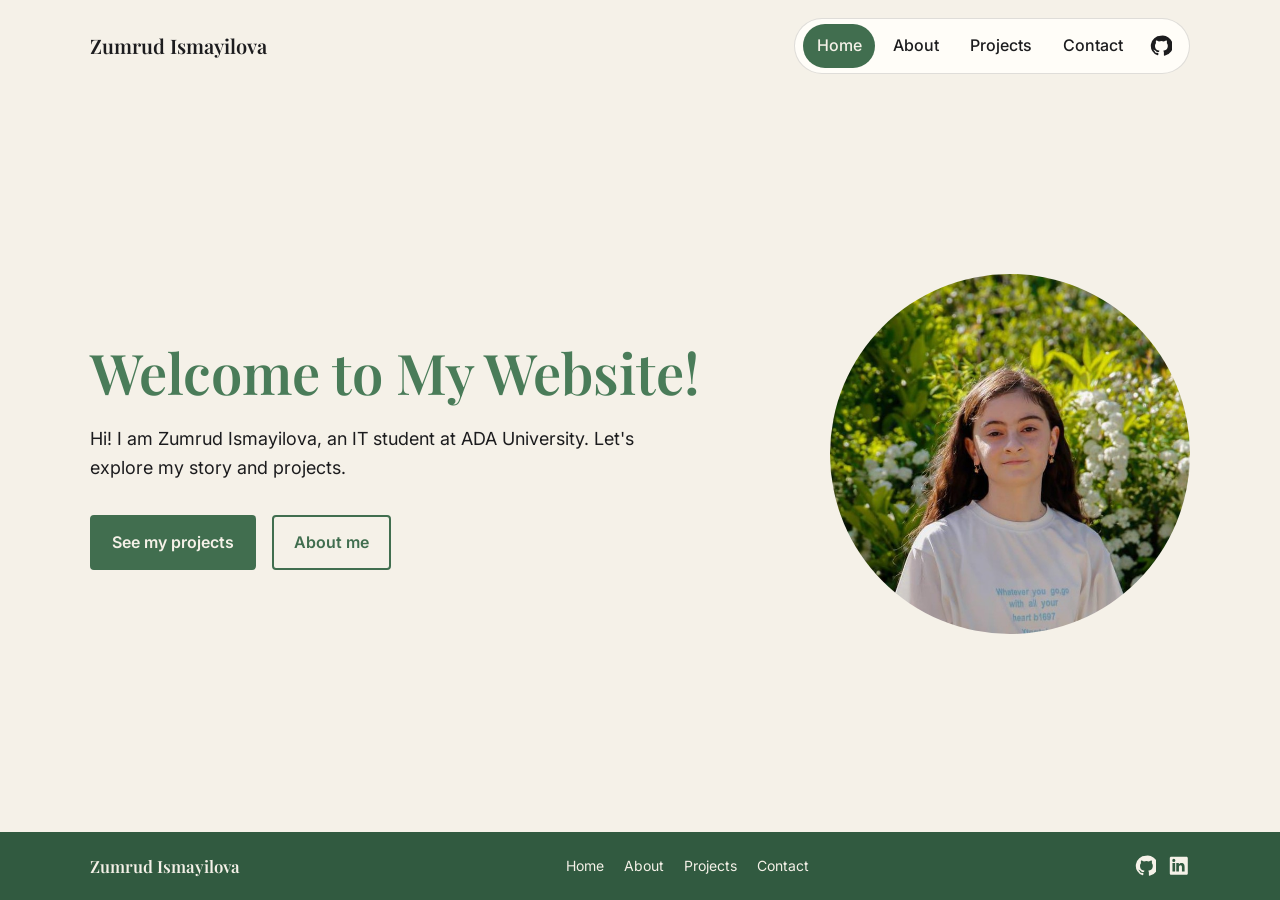
==== index.html @ 80508fc3 "Update website" ====
<!DOCTYPE html>
<html lang="en" id="top">
  <head>
    <meta charset="UTF-8">
    <meta name="viewport" content="width=device-width, initial-scale=1">
    <meta name="description" content="Zumrud's personal portfolio.">
    <title>Zumrud Ismayilova | Portfolio</title>
    <link rel="stylesheet" href="css/base.css">
    <link rel="stylesheet" href="css/layout.css">
    <link rel="stylesheet" href="css/components.css">
    <script src="js/main.js" defer></script>
  </head>
  <body>
    <header class="site-header">
      <nav class="site-nav" aria-label="Main navigation">
        <a class="site-name" href="index.html">Zumrud Ismayilova</a>
        <button
          class="menu-toggle"
          type="button"
          aria-expanded="false"
          aria-controls="primary-navigation"
          aria-label="Open navigation menu"
        >
          <span></span>
          <span></span>
          <span></span>
        </button>
        <div class="nav-menu" id="primary-navigation">
          <ul class="nav-links">
            <li><a href="index.html" aria-current="page">Home</a></li>
            <li><a href="about.html">About</a></li>
            <li><a href="projects.html">Projects</a></li>
            <li><a href="contact.html">Contact</a></li>
          </ul>
          <a class="nav-repository" href="https://github.com/Zumrud278/Zumrud278.github.io" target="_blank" rel="noopener noreferrer" aria-label="Open the GitHub repository in a new tab">
            <svg aria-hidden="true" viewBox="0 0 24 24" focusable="false">
              <path fill="currentColor" d="M12 .9a11.1 11.1 0 0 0-3.51 21.63c.56.1.76-.24.76-.54v-2.08c-3.1.67-3.76-1.32-3.76-1.32-.5-1.29-1.24-1.63-1.24-1.63-1.01-.69.08-.68.08-.68 1.12.08 1.72 1.15 1.72 1.15 1 .1.76 2.19 3.91 1.56.1-.72.39-1.22.7-1.5-2.48-.28-5.09-1.24-5.09-5.52 0-1.22.44-2.22 1.15-3-.12-.28-.5-1.42.11-2.96 0 0 .94-.3 3.06 1.15a10.64 10.64 0 0 1 5.57 0c2.12-1.44 3.05-1.15 3.05-1.15.61 1.54.23 2.68.12 2.96.72.78 1.15 1.78 1.15 3 0 4.29-2.61 5.23-5.1 5.51.4.34.76 1.02.76 2.06v3.05c0 .3.2.65.77.54A11.1 11.1 0 0 0 12 .9Z"/>
            </svg>
          </a>
        </div>
      </nav>
    </header>
    <main id="home">
      <section class="intro" aria-labelledby="intro-title">
        <h1 class="welcome-title" id="intro-title">Welcome to My Website!</h1>
        <p>Hi! I am Zumrud Ismayilova, an IT student at ADA University.
Let's explore my story and projects.</p>
        <div class="actions">
          <a class="button" href="projects.html">See my projects</a>
          <a class="button button-secondary" href="about.html">About me</a>
        </div>
      </section>
      <img class="profile-photo" src="assets/images/profile.jpg" alt="Portrait of Zumrud">
    </main>
    <footer class="site-footer">
      <div class="footer-inner">
        <a class="footer-name" href="index.html">Zumrud Ismayilova</a>
        <nav aria-label="Footer navigation">
          <ul class="footer-nav">
            <li><a href="index.html">Home</a></li>
            <li><a href="about.html">About</a></li>
            <li><a href="projects.html">Projects</a></li>
            <li><a href="contact.html">Contact</a></li>
          </ul>
        </nav>
        <div class="footer-social">
          <a class="footer-icon-link" href="https://github.com/Zumrud278" target="_blank" rel="noopener noreferrer" aria-label="Open Zumrud's GitHub profile in a new tab">
            <svg aria-hidden="true" viewBox="0 0 24 24" focusable="false">
              <path fill="currentColor" d="M12 .9a11.1 11.1 0 0 0-3.51 21.63c.56.1.76-.24.76-.54v-2.08c-3.1.67-3.76-1.32-3.76-1.32-.5-1.29-1.24-1.63-1.24-1.63-1.01-.69.08-.68.08-.68 1.12.08 1.72 1.15 1.72 1.15 1 .1.76 2.19 3.91 1.56.1-.72.39-1.22.7-1.5-2.48-.28-5.09-1.24-5.09-5.52 0-1.22.44-2.22 1.15-3-.12-.28-.5-1.42.11-2.96 0 0 .94-.3 3.06 1.15a10.64 10.64 0 0 1 5.57 0c2.12-1.44 3.05-1.15 3.05-1.15.61 1.54.23 2.68.12 2.96.72.78 1.15 1.78 1.15 3 0 4.29-2.61 5.23-5.1 5.51.4.34.76 1.02.76 2.06v3.05c0 .3.2.65.77.54A11.1 11.1 0 0 0 12 .9Z"/>
            </svg>
          </a>
          <a class="footer-icon-link" href="https://www.linkedin.com/in/zumrud-ismayilova-427bb9382/" target="_blank" rel="noopener noreferrer" aria-label="Open Zumrud's LinkedIn profile in a new tab">
            <svg aria-hidden="true" viewBox="0 0 24 24" focusable="false">
              <path fill="currentColor" d="M20.45 2H3.55C2.69 2 2 2.68 2 3.52v16.96c0 .84.69 1.52 1.55 1.52h16.9c.86 0 1.55-.68 1.55-1.52V3.52c0-.84-.69-1.52-1.55-1.52ZM7.93 18.45H4.96V9h2.97v9.45ZM6.45 7.71a1.72 1.72 0 1 1 0-3.44 1.72 1.72 0 0 1 0 3.44Zm12 10.74h-2.96v-4.6c0-1.1-.02-2.52-1.54-2.52-1.55 0-1.79 1.2-1.79 2.44v4.68H9.2V9h2.84v1.29h.04c.4-.74 1.36-1.53 2.8-1.53 3 0 3.56 1.97 3.56 4.54v5.15Z"/>
            </svg>
          </a>
        </div>
      </div>
    </footer>
  </body>
</html>
---- css/base.css ----
/* Fonts */
@import url('https://fonts.googleapis.com/css2?family=Inter:wght@400;500;600;700&family=Playfair+Display:wght@400;500;600;700&display=swap');

/* Theme */
:root {
  --green: #4a7c59;
  --green-accessible: #416e4f;
  --ivory: #f5f1e8;
  --charcoal: #1c1c1e;
}

/* Reset */
*,
*::before,
*::after {
  box-sizing: border-box;
}

body,
h1,
h2,
h3,
h4,
h5,
h6,
p {
  margin: 0;
}

/* Typography */
body {
  background-color: var(--ivory);
  color: var(--charcoal);
  font-family: 'Inter', sans-serif;
  font-size: 1rem;
  line-height: 1.6;
}

h1,
h2,
h3,
h4,
h5,
h6 {
  font-family: 'Playfair Display', serif;
  font-weight: 600;
  line-height: 1.2;
}
---- css/layout.css ----
/* Site layout */
body {
  display: flex;
  min-height: 100vh;
  flex-direction: column;
}

.site-header {
  position: relative;
  z-index: 2;
  padding: 1rem 1.5rem 0;
}

main {
  flex: 1;
  min-height: 0;
}

.page-content {
  width: min(1100px, calc(100% - 3rem));
  margin-inline: auto;
  padding-block: 4rem;
}

/* About page layout */
.about-page {
  width: 100%;
  padding-bottom: 4rem;
}

.about-intro {
  position: relative;
  isolation: isolate;
  overflow: hidden;
  padding-block: clamp(4rem, 10vw, 7rem) 8rem;
  background-color: #315a40;
  color: var(--ivory);
}

.about-intro::before {
  position: absolute;
  z-index: -1;
  right: 6%;
  bottom: 1.5rem;
  width: min(12rem, 30vw);
  height: 2rem;
  background-image: conic-gradient(
    rgb(245 241 232 / 3%) 25%,
    transparent 0 50%,
    rgb(245 241 232 / 3%) 0 75%,
    transparent 0
  );
  background-size: 48px 48px;
  content: "";
}

.about-intro-content {
  position: relative;
  width: min(1000px, calc(100% - 3rem));
  margin-inline: auto;
}

.about-tabs {
  position: relative;
  z-index: 1;
  width: min(1000px, calc(100% - 3rem));
  margin: -5rem auto 0;
}

/* Home page layout */
#home {
  display: grid;
  grid-template-columns: minmax(0, 1fr) minmax(220px, 360px);
  align-items: center;
  gap: clamp(2rem, 8vw, 7rem);
  width: min(1100px, calc(100% - 3rem));
  margin-inline: auto;
  padding-block: 4rem;
}

.intro {
  max-width: 620px;
}

.profile-photo {
  display: block;
  width: 100%;
  aspect-ratio: 1;
  border-radius: 50%;
  object-fit: cover;
}

/* Navigation */
.site-nav {
  display: flex;
  align-items: center;
  justify-content: space-between;
  gap: 1.5rem;
  width: min(1100px, 100%);
  max-width: 100%;
  min-height: 3.75rem;
  margin-inline: auto;
}

.site-name,
.nav-links a {
  color: var(--charcoal);
  text-decoration: none;
}

.site-name {
  flex: 0 0 auto;
  font-family: 'Playfair Display', serif;
  font-size: 1.25rem;
  font-weight: 600;
  white-space: nowrap;
}

.nav-menu {
  display: flex;
  align-items: center;
  gap: 0.25rem;
  padding: 0.35rem 0.5rem;
  border: 1px solid rgb(28 28 30 / 14%);
  border-radius: 999px;
  background-color: #fffdf8;
}

.nav-links {
  display: flex;
  align-items: center;
  gap: 0.25rem;
  margin: 0;
  padding: 0;
  list-style: none;
}

.nav-links a {
  display: inline-block;
  padding: 0.55rem 0.85rem;
  border-radius: 999px;
  color: var(--charcoal);
  font-weight: 500;
  white-space: nowrap;
  transition: background-color 160ms ease, color 160ms ease;
}

.nav-links a:hover:not([aria-current="page"]),
.nav-links a:focus-visible:not([aria-current="page"]) {
  background-color: rgb(74 124 89 / 10%);
  color: var(--green-accessible);
}

.nav-links a[aria-current="page"] {
  background-color: var(--green-accessible);
  color: var(--ivory);
}

.nav-links a:focus-visible,
.nav-repository:focus-visible,
.site-name:focus-visible {
  outline: 2px solid var(--green-accessible);
  outline-offset: 3px;
}

.nav-repository {
  display: inline-flex;
  width: 2.5rem;
  height: 2.5rem;
  flex: 0 0 2.5rem;
  align-items: center;
  justify-content: center;
  border-radius: 50%;
  color: var(--charcoal);
  transition: background-color 160ms ease, color 160ms ease;
}

.nav-repository:hover {
  background-color: rgb(74 124 89 / 10%);
  color: var(--green-accessible);
}

.nav-repository svg {
  width: 1.35rem;
  height: 1.35rem;
}

.menu-toggle {
  display: none;
  width: 2.75rem;
  height: 2.75rem;
  align-items: center;
  justify-content: center;
  flex-direction: column;
  gap: 5px;
  padding: 0.5rem;
  border: 1px solid var(--green);
  border-radius: 0.25rem;
  background: transparent;
  cursor: pointer;
}

.menu-toggle span {
  width: 1.25rem;
  height: 2px;
  background-color: var(--charcoal);
}

/* Footer */
.site-footer {
  width: 100%;
  padding-block: 0.75rem;
  background-color: #315a40;
  color: var(--ivory);
  font-size: 0.875rem;
}

.footer-inner {
  display: flex;
  width: min(1100px, calc(100% - 3rem));
  min-height: 2.75rem;
  align-items: center;
  justify-content: space-between;
  gap: 1.5rem;
  margin-inline: auto;
}

.footer-name {
  flex: 0 0 auto;
  color: var(--ivory);
  font-family: 'Playfair Display', serif;
  font-size: 1.05rem;
  font-weight: 600;
  text-decoration: none;
  white-space: nowrap;
}

.footer-nav {
  display: flex;
  flex-wrap: wrap;
  justify-content: center;
  gap: 0.25rem 1.25rem;
  margin: 0;
  padding: 0;
  list-style: none;
}

.footer-nav a {
  color: var(--ivory);
  text-decoration: none;
}

.footer-nav a:hover,
.footer-nav a:focus-visible,
.footer-name:hover,
.footer-name:focus-visible,
.footer-icon-link:hover,
.footer-icon-link:focus-visible {
  color: #d7e4d7;
  text-decoration: underline;
  text-underline-offset: 0.2em;
}

.footer-social {
  display: flex;
  flex: 0 0 auto;
  align-items: center;
  gap: 0.75rem;
}

.footer-icon-link {
  display: inline-flex;
  color: var(--ivory);
}

.footer-icon-link svg {
  width: 1.35rem;
  height: 1.35rem;
}

@media (max-width: 650px) {
  .site-footer {
    text-align: center;
  }

  .footer-inner {
    flex-direction: column;
    gap: 0.75rem;
  }

  .footer-nav {
    gap: 0.25rem 1rem;
  }

  #home {
    grid-template-columns: 1fr;
    gap: 2.5rem;
    align-content: center;
    padding-block: 3rem;
  }

  .profile-photo {
    grid-column: 1;
    grid-row: 1;
    width: min(65vw, 280px);
    justify-self: center;
  }

  #home .intro {
    grid-column: 1;
    grid-row: 2;
  }

  .site-nav {
    justify-content: space-between;
    flex-wrap: wrap;
    width: min(100%, 28rem);
    gap: 0;
  }

  .js-enabled .menu-toggle {
    display: flex;
  }

  .js-enabled .nav-menu {
    display: none;
    flex-basis: 100%;
    align-items: flex-start;
    flex-direction: column;
    gap: 0.5rem;
    margin-top: 0.65rem;
    padding: 0.65rem;
    border-radius: 1.25rem;
  }

  .js-enabled .site-nav.is-open .nav-menu {
    display: flex;
  }

  .nav-links {
    width: 100%;
    align-items: stretch;
    flex-direction: column;
    gap: 0.15rem;
  }

  .nav-links a {
    display: block;
    padding: 0.65rem 0.85rem;
  }

  .nav-repository {
    align-self: flex-end;
  }
}
---- css/components.css ----
/* About page */
.about-title {
  margin-bottom: 0.5rem;
  color: var(--ivory);
  font-size: clamp(3rem, 7vw, 5rem);
}

.about-intro p {
  max-width: 55ch;
  color: var(--ivory);
  font-size: 1.125rem;
}

.tab-list {
  display: flex;
  gap: 0.5rem;
  overflow-x: auto;
  border: 1px solid rgb(28 28 30 / 10%);
  border-bottom-color: rgb(28 28 30 / 18%);
  border-radius: 0.5rem 0.5rem 0 0;
  background-color: #fffdf8;
}

.about-tab {
  flex: 0 0 auto;
  padding: 0.85rem 1rem;
  border: 0;
  border-bottom: 3px solid transparent;
  background: transparent;
  color: #454549;
  cursor: pointer;
  font: inherit;
  font-weight: 600;
}

.about-tab:hover,
.about-tab:focus-visible {
  color: var(--green-accessible);
}

.about-tab[aria-selected="true"] {
  border-bottom-color: var(--green-accessible);
  color: var(--green-accessible);
}

.about-panel {
  margin-top: 0;
  padding: clamp(1.25rem, 4vw, 2rem);
  border: 1px solid rgb(28 28 30 / 10%);
  border-top: 0;
  border-radius: 0 0 0.5rem 0.5rem;
  background-color: #fffdf8;
  box-shadow: 0 0.5rem 1.5rem rgb(28 28 30 / 5%);
}

.about-panel p + p {
  margin-top: 1rem;
}

.about-panel[hidden] {
  display: none;
}

.qualification-grid {
  display: grid;
  grid-template-columns: repeat(2, minmax(0, 1fr));
  gap: 1rem;
}

.qualification-card {
  display: flex;
  min-height: 6rem;
  align-items: center;
  gap: 1rem;
  padding: 1.25rem;
  border: 1.5px solid var(--charcoal);
  border-radius: 12px;
  background-color: #eaf0e9;
}

.qualification-icon {
  display: grid;
  width: 3rem;
  height: 3rem;
  flex: 0 0 3rem;
  place-items: center;
  border: 1.5px solid var(--charcoal);
  border-radius: 50%;
  background-color: #fff;
  color: var(--charcoal);
}

.qualification-icon svg {
  width: 1.5rem;
  height: 1.5rem;
}

.qualification-content {
  min-width: 0;
}

.qualification-card h2 {
  color: var(--charcoal);
  font-size: 1.1rem;
  font-weight: 700;
}

.credential-link {
  display: inline-flex;
  align-items: center;
  gap: 0.3rem;
  margin-top: 0.65rem;
  color: var(--green-accessible);
  font-size: 0.875rem;
  font-weight: 600;
  text-decoration: none;
}

.credential-link:hover,
.credential-link:focus-visible {
  text-decoration: underline;
  text-underline-offset: 0.2em;
}

.credential-link svg {
  width: 1rem;
  height: 1rem;
}

.achievement-list {
  display: grid;
  gap: 1rem;
}

.achievement-card {
  display: flex;
  align-items: center;
  gap: 1rem;
  padding: clamp(1.25rem, 4vw, 2rem);
  border: 1.5px solid var(--charcoal);
  border-radius: 12px;
  background-color: #f1eee3;
}

.achievement-icon {
  display: grid;
  width: 3.25rem;
  height: 3.25rem;
  flex: 0 0 3.25rem;
  place-items: center;
  border: 1.5px solid var(--charcoal);
  border-radius: 50%;
  background-color: #fff;
  color: var(--charcoal);
}

.achievement-icon svg {
  width: 1.75rem;
  height: 1.75rem;
}

.achievement-content h2 {
  color: var(--charcoal);
  font-size: clamp(1.25rem, 3vw, 1.75rem);
}

.achievement-meta {
  margin-top: 0.4rem;
  color: #555558;
  font-size: 0.9rem;
}

.achievement-content p:last-child {
  margin-top: 1rem;
  color: #353538;
  font-size: 0.95rem;
}

/* Card interactions */
.project-card,
.qualification-card,
.achievement-card {
  transition: transform 180ms ease, box-shadow 180ms ease;
}

.project-card:hover,
.qualification-card:hover,
.achievement-card:hover {
  transform: translateY(-4px);
  box-shadow: 0 0.75rem 1.75rem rgb(28 28 30 / 12%);
}

.qualification-card,
.achievement-card {
  transition: transform 180ms ease;
}

.qualification-card:hover,
.achievement-card:hover {
  box-shadow: none;
}

.about-panel:not([hidden]) {
  animation: panel-fade-in 220ms ease both;
}

@keyframes panel-fade-in {
  from {
    opacity: 0;
  }

  to {
    opacity: 1;
  }
}

/* Project cards */
.page-title {
  margin-bottom: 2rem;
  font-size: clamp(2.5rem, 6vw, 4rem);
}

.project-grid {
  display: grid;
  grid-template-columns: repeat(auto-fit, minmax(min(100%, 260px), 1fr));
  gap: 1.5rem;
}

.project-card {
  overflow: hidden;
  border: 1px solid rgb(28 28 30 / 12%);
  border-radius: 0.5rem;
  background-color: #fffdf8;
}

.project-card img {
  display: block;
  width: 100%;
  aspect-ratio: 16 / 9;
  object-fit: cover;
  object-position: center;
}

.project-card-content {
  padding: 1.25rem;
}

.project-card h2 {
  margin-bottom: 0.5rem;
  font-size: 1.5rem;
}

.project-card p {
  color: #454549;
}

.project-card .button {
  margin-top: 1rem;
}

.certificate-button {
  display: inline-flex;
  align-items: center;
  gap: 0.35rem;
  margin-top: 1rem;
}

.certificate-button svg {
  width: 1rem;
  height: 1rem;
}

/* Home page controls */
.welcome-title {
  margin-bottom: 1.25rem;
  color: var(--green);
  font-size: clamp(2rem, 4.5vw, 3.5rem);
}

.intro p {
  max-width: 55ch;
  font-size: 1.125rem;
}

.actions {
  display: flex;
  flex-wrap: wrap;
  gap: 1rem;
  margin-top: 2rem;
}

.button {
  display: inline-block;
  padding: 0.8rem 1.25rem;
  border: 2px solid var(--green-accessible);
  border-radius: 0.25rem;
  background-color: var(--green-accessible);
  color: var(--ivory);
  font-weight: 600;
  text-decoration: none;
  transition: background-color 160ms ease, color 160ms ease;
}

.button:hover,
.button:focus-visible {
  background-color: transparent;
  color: var(--green-accessible);
}

.button-secondary {
  background-color: transparent;
  color: var(--green-accessible);
}

.button-secondary:hover,
.button-secondary:focus-visible {
  background-color: var(--green-accessible);
  color: var(--ivory);
}

/* Social links */
.social-links {
  display: flex;
  align-items: center;
  gap: 1.25rem;
}

.social-link {
  display: inline-flex;
  color: var(--charcoal);
}

.social-link:hover,
.social-link:focus-visible {
  color: var(--green);
}

.social-link svg {
  width: 2rem;
  height: 2rem;
}

/* Contact page */
.contact-layout {
  display: grid;
  grid-template-columns: minmax(0, 2fr) minmax(12rem, 1fr);
  align-items: start;
  gap: clamp(2rem, 6vw, 4rem);
}

.contact-card {
  padding: clamp(1.25rem, 4vw, 2rem);
  border: 1px solid rgb(28 28 30 / 10%);
  border-radius: 0.5rem;
  background-color: #fffdf8;
  box-shadow: 0 0.5rem 1.5rem rgb(28 28 30 / 5%);
}

.contact-card .page-title {
  margin-bottom: 1.5rem;
  color: var(--charcoal);
  font-size: clamp(1.75rem, 4vw, 2.25rem);
}

.contact-form {
  display: grid;
  gap: 1rem;
}

.form-field {
  display: grid;
  gap: 0.4rem;
}

.form-field label {
  font-weight: 600;
}

.form-field input,
.form-field textarea {
  width: 100%;
  padding: 0.7rem 0.8rem;
  border: 1px solid #8a8a8d;
  border-radius: 0.25rem;
  background-color: #fff;
  color: var(--charcoal);
  font: inherit;
}

.form-field textarea {
  min-height: 8rem;
  resize: vertical;
}

.form-field input:focus-visible,
.form-field textarea:focus-visible {
  outline: 2px solid var(--green-accessible);
  outline-offset: 2px;
}

.contact-form .button {
  justify-self: start;
  cursor: pointer;
  font: inherit;
}

.contact-social {
  padding-top: 0.5rem;
}

.contact-social h2 {
  margin-bottom: 1rem;
  color: var(--charcoal);
  font-size: 1.5rem;
}

@media (max-width: 650px) {
  .qualification-grid {
    grid-template-columns: 1fr;
  }

  .contact-layout {
    grid-template-columns: 1fr;
    gap: 2rem;
  }
}

@media (prefers-reduced-motion: reduce) {
  .project-card,
  .qualification-card,
  .achievement-card {
    transition: none;
  }

  .about-panel:not([hidden]) {
    animation: none;
  }
}
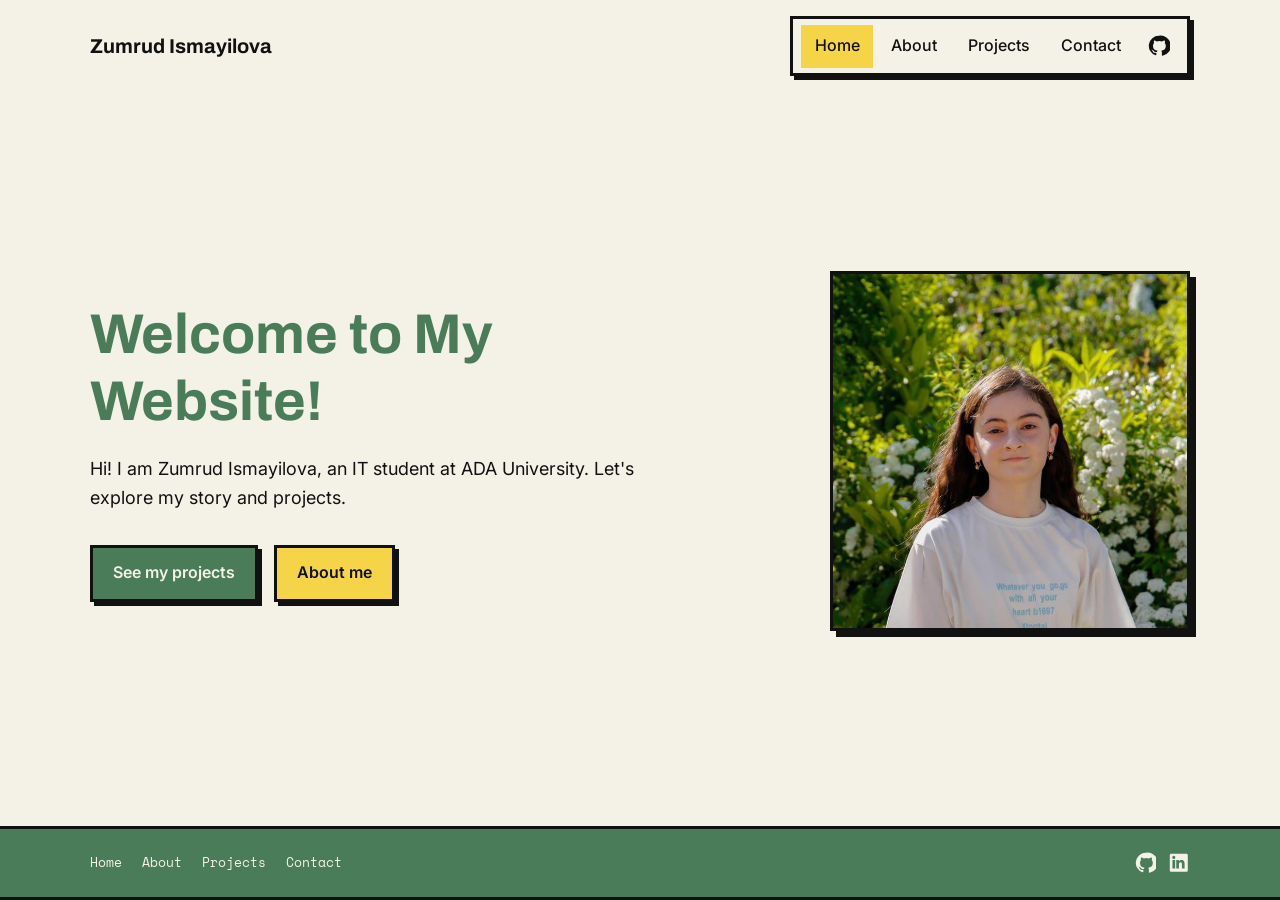
==== commit f6bf776f: "Set up new colors and fonts" ====
--- a/index.html
+++ b/index.html
@@ -54,7 +54,7 @@
     </main>
     <footer class="site-footer">
       <div class="footer-inner">
-        <a class="footer-name" href="index.html">Zumrud Ismayilova</a>
+        
         <nav aria-label="Footer navigation">
           <ul class="footer-nav">
             <li><a href="index.html">Home</a></li>
--- a/css/base.css
+++ b/css/base.css
@@ -1,12 +1,22 @@
 /* Fonts */
-@import url('https://fonts.googleapis.com/css2?family=Inter:wght@400;500;600;700&family=Playfair+Display:wght@400;500;600;700&display=swap');
+@import url('https://fonts.googleapis.com/css2?family=Archivo:wght@400;500;600;700;800&family=Inter:wght@400;500;600;700&family=Space+Mono:wght@400;700&display=swap');
 
 /* Theme */
 :root {
-  --green: #4a7c59;
-  --green-accessible: #416e4f;
-  --ivory: #f5f1e8;
-  --charcoal: #1c1c1e;
+  --background: #F4F1E6;
+  --black: #111;
+  --green: #4A7C59;
+  --yellow: #F5D547;
+  --mint: #CDE8C2;
+  --lilac: #D9CCF5;
+  --pink: #F6C7C0;
+  --green-accessible: var(--green);
+  --ivory: var(--background);
+  --charcoal: var(--black);
+  --font-heading: 'Archivo', sans-serif;
+  --font-small: 'Space Mono', monospace;
+  --border-strong: 3px solid var(--black);
+  --hard-shadow: 6px 6px 0 var(--black);
 }
 
 /* Reset */
@@ -29,8 +39,8 @@
 
 /* Typography */
 body {
-  background-color: var(--ivory);
-  color: var(--charcoal);
+  background-color: var(--background);
+  color: var(--black);
   font-family: 'Inter', sans-serif;
   font-size: 1rem;
   line-height: 1.6;
@@ -42,7 +52,12 @@
 h4,
 h5,
 h6 {
-  font-family: 'Playfair Display', serif;
-  font-weight: 600;
+  font-family: var(--font-heading);
+  font-weight: 700;
   line-height: 1.2;
 }
+
+small {
+  font-family: var(--font-small);
+  font-size: 0.8em;
+}
--- a/css/layout.css
+++ b/css/layout.css
@@ -33,7 +33,7 @@
   isolation: isolate;
   overflow: hidden;
   padding-block: clamp(4rem, 10vw, 7rem) 8rem;
-  background-color: #315a40;
+  background-color: var(--green);
   color: var(--ivory);
 }
 
@@ -86,7 +86,8 @@
   display: block;
   width: 100%;
   aspect-ratio: 1;
-  border-radius: 50%;
+  border: var(--border-strong);
+  box-shadow: var(--hard-shadow);
   object-fit: cover;
 }
 
@@ -110,9 +111,9 @@
 
 .site-name {
   flex: 0 0 auto;
-  font-family: 'Playfair Display', serif;
+  font-family: var(--font-heading);
   font-size: 1.25rem;
-  font-weight: 600;
+  font-weight: 700;
   white-space: nowrap;
 }
 
@@ -121,9 +122,9 @@
   align-items: center;
   gap: 0.25rem;
   padding: 0.35rem 0.5rem;
-  border: 1px solid rgb(28 28 30 / 14%);
-  border-radius: 999px;
-  background-color: #fffdf8;
+  border: var(--border-strong);
+  background-color: var(--background);
+  box-shadow: 4px 4px 0 var(--black);
 }
 
 .nav-links {
@@ -138,7 +139,6 @@
 .nav-links a {
   display: inline-block;
   padding: 0.55rem 0.85rem;
-  border-radius: 999px;
   color: var(--charcoal);
   font-weight: 500;
   white-space: nowrap;
@@ -147,13 +147,13 @@
 
 .nav-links a:hover:not([aria-current="page"]),
 .nav-links a:focus-visible:not([aria-current="page"]) {
-  background-color: rgb(74 124 89 / 10%);
-  color: var(--green-accessible);
+  background-color: var(--mint);
+  color: var(--black);
 }
 
 .nav-links a[aria-current="page"] {
-  background-color: var(--green-accessible);
-  color: var(--ivory);
+  background-color: var(--yellow);
+  color: var(--black);
 }
 
 .nav-links a:focus-visible,
@@ -170,14 +170,15 @@
   flex: 0 0 2.5rem;
   align-items: center;
   justify-content: center;
-  border-radius: 50%;
+  border: 2px solid transparent;
   color: var(--charcoal);
   transition: background-color 160ms ease, color 160ms ease;
 }
 
 .nav-repository:hover {
-  background-color: rgb(74 124 89 / 10%);
-  color: var(--green-accessible);
+  border-color: var(--black);
+  background-color: var(--mint);
+  color: var(--black);
 }
 
 .nav-repository svg {
@@ -194,25 +195,26 @@
   flex-direction: column;
   gap: 5px;
   padding: 0.5rem;
-  border: 1px solid var(--green);
-  border-radius: 0.25rem;
-  background: transparent;
+  border: var(--border-strong);
+  background: var(--yellow);
+  box-shadow: 3px 3px 0 var(--black);
   cursor: pointer;
 }
 
 .menu-toggle span {
   width: 1.25rem;
   height: 2px;
-  background-color: var(--charcoal);
+  background-color: var(--black);
 }
 
 /* Footer */
 .site-footer {
   width: 100%;
   padding-block: 0.75rem;
-  background-color: #315a40;
+  background-color: var(--green);
   color: var(--ivory);
   font-size: 0.875rem;
+  border-block: var(--border-strong);
 }
 
 .footer-inner {
@@ -228,7 +230,7 @@
 .footer-name {
   flex: 0 0 auto;
   color: var(--ivory);
-  font-family: 'Playfair Display', serif;
+  font-family: var(--font-heading);
   font-size: 1.05rem;
   font-weight: 600;
   text-decoration: none;
@@ -243,6 +245,8 @@
   margin: 0;
   padding: 0;
   list-style: none;
+  font-family: var(--font-small);
+  font-size: 0.8rem;
 }
 
 .footer-nav a {
@@ -330,7 +334,6 @@
     gap: 0.5rem;
     margin-top: 0.65rem;
     padding: 0.65rem;
-    border-radius: 1.25rem;
   }
 
   .js-enabled .site-nav.is-open .nav-menu {
--- a/css/components.css
+++ b/css/components.css
@@ -15,10 +15,9 @@
   display: flex;
   gap: 0.5rem;
   overflow-x: auto;
-  border: 1px solid rgb(28 28 30 / 10%);
-  border-bottom-color: rgb(28 28 30 / 18%);
-  border-radius: 0.5rem 0.5rem 0 0;
-  background-color: #fffdf8;
+  border: var(--border-strong);
+  border-bottom: 0;
+  background-color: var(--mint);
 }
 
 .about-tab {
@@ -27,7 +26,7 @@
   border: 0;
   border-bottom: 3px solid transparent;
   background: transparent;
-  color: #454549;
+  color: var(--black);
   cursor: pointer;
   font: inherit;
   font-weight: 600;
@@ -35,22 +34,23 @@
 
 .about-tab:hover,
 .about-tab:focus-visible {
-  color: var(--green-accessible);
+  background-color: var(--lilac);
+  color: var(--black);
 }
 
 .about-tab[aria-selected="true"] {
-  border-bottom-color: var(--green-accessible);
-  color: var(--green-accessible);
+  border-bottom-color: var(--black);
+  background-color: var(--yellow);
+  color: var(--black);
 }
 
 .about-panel {
   margin-top: 0;
   padding: clamp(1.25rem, 4vw, 2rem);
-  border: 1px solid rgb(28 28 30 / 10%);
+  border: var(--border-strong);
   border-top: 0;
-  border-radius: 0 0 0.5rem 0.5rem;
-  background-color: #fffdf8;
-  box-shadow: 0 0.5rem 1.5rem rgb(28 28 30 / 5%);
+  background-color: var(--background);
+  box-shadow: var(--hard-shadow);
 }
 
 .about-panel p + p {
@@ -73,9 +73,9 @@
   align-items: center;
   gap: 1rem;
   padding: 1.25rem;
-  border: 1.5px solid var(--charcoal);
-  border-radius: 12px;
-  background-color: #eaf0e9;
+  border: var(--border-strong);
+  background-color: var(--mint);
+  box-shadow: var(--hard-shadow);
 }
 
 .qualification-icon {
@@ -84,9 +84,8 @@
   height: 3rem;
   flex: 0 0 3rem;
   place-items: center;
-  border: 1.5px solid var(--charcoal);
-  border-radius: 50%;
-  background-color: #fff;
+  border: 2px solid var(--black);
+  background-color: var(--background);
   color: var(--charcoal);
 }
 
@@ -111,6 +110,7 @@
   gap: 0.3rem;
   margin-top: 0.65rem;
   color: var(--green-accessible);
+  font-family: var(--font-small);
   font-size: 0.875rem;
   font-weight: 600;
   text-decoration: none;
@@ -137,9 +137,9 @@
   align-items: center;
   gap: 1rem;
   padding: clamp(1.25rem, 4vw, 2rem);
-  border: 1.5px solid var(--charcoal);
-  border-radius: 12px;
-  background-color: #f1eee3;
+  border: var(--border-strong);
+  background-color: var(--yellow);
+  box-shadow: var(--hard-shadow);
 }
 
 .achievement-icon {
@@ -148,9 +148,8 @@
   height: 3.25rem;
   flex: 0 0 3.25rem;
   place-items: center;
-  border: 1.5px solid var(--charcoal);
-  border-radius: 50%;
-  background-color: #fff;
+  border: 2px solid var(--black);
+  background-color: var(--background);
   color: var(--charcoal);
 }
 
@@ -166,13 +165,14 @@
 
 .achievement-meta {
   margin-top: 0.4rem;
-  color: #555558;
+  color: var(--black);
+  font-family: var(--font-small);
   font-size: 0.9rem;
 }
 
 .achievement-content p:last-child {
   margin-top: 1rem;
-  color: #353538;
+  color: var(--black);
   font-size: 0.95rem;
 }
 
@@ -187,17 +187,7 @@
 .qualification-card:hover,
 .achievement-card:hover {
   transform: translateY(-4px);
-  box-shadow: 0 0.75rem 1.75rem rgb(28 28 30 / 12%);
-}
-
-.qualification-card,
-.achievement-card {
-  transition: transform 180ms ease;
-}
-
-.qualification-card:hover,
-.achievement-card:hover {
-  box-shadow: none;
+  box-shadow: 8px 8px 0 var(--black);
 }
 
 .about-panel:not([hidden]) {
@@ -228,9 +218,9 @@
 
 .project-card {
   overflow: hidden;
-  border: 1px solid rgb(28 28 30 / 12%);
-  border-radius: 0.5rem;
-  background-color: #fffdf8;
+  border: var(--border-strong);
+  background-color: var(--lilac);
+  box-shadow: var(--hard-shadow);
 }
 
 .project-card img {
@@ -239,6 +229,7 @@
   aspect-ratio: 16 / 9;
   object-fit: cover;
   object-position: center;
+  border-bottom: var(--border-strong);
 }
 
 .project-card-content {
@@ -251,7 +242,7 @@
 }
 
 .project-card p {
-  color: #454549;
+  color: var(--black);
 }
 
 .project-card .button {
@@ -292,30 +283,32 @@
 .button {
   display: inline-block;
   padding: 0.8rem 1.25rem;
-  border: 2px solid var(--green-accessible);
-  border-radius: 0.25rem;
-  background-color: var(--green-accessible);
-  color: var(--ivory);
+  border: var(--border-strong);
+  background-color: var(--green);
+  box-shadow: 4px 4px 0 var(--black);
+  color: var(--background);
   font-weight: 600;
   text-decoration: none;
-  transition: background-color 160ms ease, color 160ms ease;
+  transition: transform 160ms ease, box-shadow 160ms ease, background-color 160ms ease;
 }
 
 .button:hover,
 .button:focus-visible {
-  background-color: transparent;
-  color: var(--green-accessible);
+  transform: translate(2px, 2px);
+  background-color: var(--yellow);
+  box-shadow: 2px 2px 0 var(--black);
+  color: var(--black);
 }
 
 .button-secondary {
-  background-color: transparent;
-  color: var(--green-accessible);
+  background-color: var(--yellow);
+  color: var(--black);
 }
 
 .button-secondary:hover,
 .button-secondary:focus-visible {
-  background-color: var(--green-accessible);
-  color: var(--ivory);
+  background-color: var(--mint);
+  color: var(--black);
 }
 
 /* Social links */
@@ -350,10 +343,9 @@
 
 .contact-card {
   padding: clamp(1.25rem, 4vw, 2rem);
-  border: 1px solid rgb(28 28 30 / 10%);
-  border-radius: 0.5rem;
-  background-color: #fffdf8;
-  box-shadow: 0 0.5rem 1.5rem rgb(28 28 30 / 5%);
+  border: var(--border-strong);
+  background-color: var(--pink);
+  box-shadow: var(--hard-shadow);
 }
 
 .contact-card .page-title {
@@ -380,10 +372,9 @@
 .form-field textarea {
   width: 100%;
   padding: 0.7rem 0.8rem;
-  border: 1px solid #8a8a8d;
-  border-radius: 0.25rem;
-  background-color: #fff;
-  color: var(--charcoal);
+  border: 2px solid var(--black);
+  background-color: var(--background);
+  color: var(--black);
   font: inherit;
 }
 
@@ -394,8 +385,8 @@
 
 .form-field input:focus-visible,
 .form-field textarea:focus-visible {
-  outline: 2px solid var(--green-accessible);
-  outline-offset: 2px;
+  outline: 3px solid var(--green);
+  outline-offset: 3px;
 }
 
 .contact-form .button {
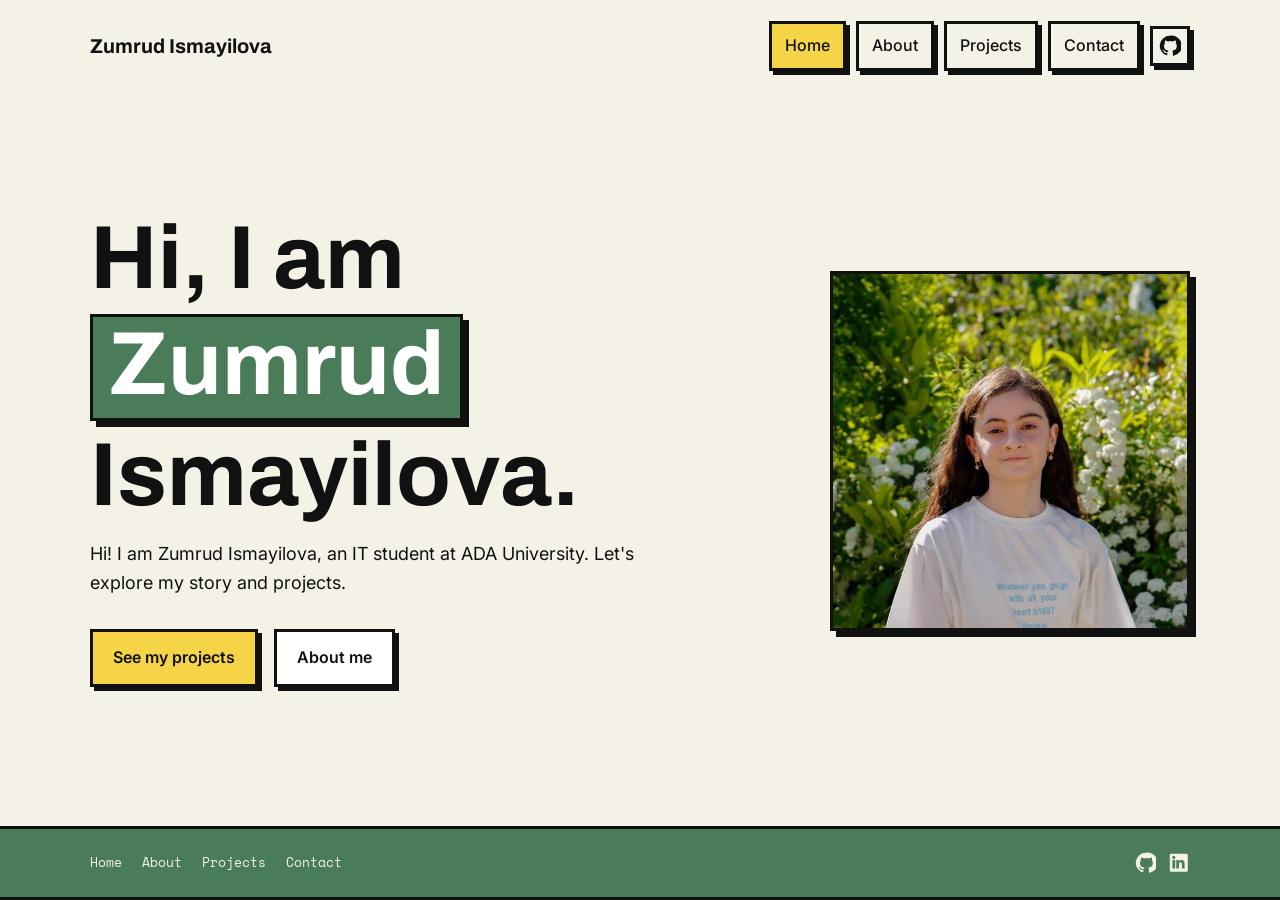
==== commit 88a5fe65: "Update website" ====
--- a/index.html
+++ b/index.html
@@ -42,12 +42,16 @@
     </header>
     <main id="home">
       <section class="intro" aria-labelledby="intro-title">
-        <h1 class="welcome-title" id="intro-title">Welcome to My Website!</h1>
+        <h1 class="welcome-title" id="intro-title">
+          <span>Hi, I am</span>
+          <span class="welcome-name">Zumrud</span>
+          <span>Ismayilova.</span>
+        </h1>
         <p>Hi! I am Zumrud Ismayilova, an IT student at ADA University.
 Let's explore my story and projects.</p>
         <div class="actions">
-          <a class="button" href="projects.html">See my projects</a>
-          <a class="button button-secondary" href="about.html">About me</a>
+          <a class="button home-projects-button" href="projects.html">See my projects</a>
+          <a class="button home-about-button" href="about.html">About me</a>
         </div>
       </section>
       <img class="profile-photo" src="assets/images/profile.jpg" alt="Portrait of Zumrud">
--- a/css/layout.css
+++ b/css/layout.css
@@ -120,29 +120,28 @@
 .nav-menu {
   display: flex;
   align-items: center;
-  gap: 0.25rem;
-  padding: 0.35rem 0.5rem;
+  gap: 0.65rem;
+}
+
+.nav-links {
+  display: flex;
+  align-items: center;
+  gap: 0.65rem;
+  margin: 0;
+  padding: 0;
+  list-style: none;
+}
+
+.nav-links a {
+  display: block;
+  padding: 0.55rem 0.8rem;
   border: var(--border-strong);
   background-color: var(--background);
   box-shadow: 4px 4px 0 var(--black);
-}
-
-.nav-links {
-  display: flex;
-  align-items: center;
-  gap: 0.25rem;
-  margin: 0;
-  padding: 0;
-  list-style: none;
-}
-
-.nav-links a {
-  display: inline-block;
-  padding: 0.55rem 0.85rem;
   color: var(--charcoal);
   font-weight: 500;
   white-space: nowrap;
-  transition: background-color 160ms ease, color 160ms ease;
+  transition: transform 120ms ease, box-shadow 120ms ease, background-color 120ms ease;
 }
 
 .nav-links a:hover:not([aria-current="page"]),
@@ -156,10 +155,20 @@
   color: var(--black);
 }
 
+.nav-links a:hover,
+.nav-links a:focus-visible,
+.nav-repository:hover,
+.nav-repository:focus-visible,
+.menu-toggle:hover,
+.menu-toggle:focus-visible {
+  transform: translate(2px, 2px);
+  box-shadow: 2px 2px 0 var(--black);
+}
+
 .nav-links a:focus-visible,
 .nav-repository:focus-visible,
 .site-name:focus-visible {
-  outline: 2px solid var(--green-accessible);
+  outline: 3px solid var(--green);
   outline-offset: 3px;
 }
 
@@ -170,13 +179,14 @@
   flex: 0 0 2.5rem;
   align-items: center;
   justify-content: center;
-  border: 2px solid transparent;
+  border: var(--border-strong);
+  background-color: var(--background);
+  box-shadow: 4px 4px 0 var(--black);
   color: var(--charcoal);
-  transition: background-color 160ms ease, color 160ms ease;
+  transition: transform 120ms ease, box-shadow 120ms ease, background-color 120ms ease;
 }
 
 .nav-repository:hover {
-  border-color: var(--black);
   background-color: var(--mint);
   color: var(--black);
 }
@@ -199,6 +209,7 @@
   background: var(--yellow);
   box-shadow: 3px 3px 0 var(--black);
   cursor: pointer;
+  transition: transform 120ms ease, box-shadow 120ms ease;
 }
 
 .menu-toggle span {
@@ -331,9 +342,8 @@
     flex-basis: 100%;
     align-items: flex-start;
     flex-direction: column;
-    gap: 0.5rem;
+    gap: 0.65rem;
     margin-top: 0.65rem;
-    padding: 0.65rem;
   }
 
   .js-enabled .site-nav.is-open .nav-menu {
@@ -344,7 +354,7 @@
     width: 100%;
     align-items: stretch;
     flex-direction: column;
-    gap: 0.15rem;
+    gap: 0.65rem;
   }
 
   .nav-links a {
@@ -353,6 +363,14 @@
   }
 
   .nav-repository {
-    align-self: flex-end;
-  }
-}
+    align-self: flex-start;
+  }
+}
+
+@media (prefers-reduced-motion: reduce) {
+  .nav-links a,
+  .nav-repository,
+  .menu-toggle {
+    transition: none;
+  }
+}
--- a/css/components.css
+++ b/css/components.css
@@ -263,9 +263,22 @@
 
 /* Home page controls */
 .welcome-title {
+  display: grid;
+  justify-items: start;
   margin-bottom: 1.25rem;
-  color: var(--green);
-  font-size: clamp(2rem, 4.5vw, 3.5rem);
+  color: var(--black);
+  font-size: clamp(3.5rem, 7vw, 6.5rem);
+  line-height: 0.98;
+}
+
+.welcome-name {
+  display: inline-block;
+  margin-block: 0.12em;
+  padding: 0.05em 0.18em 0.1em;
+  border: var(--border-strong);
+  background-color: var(--green);
+  color: #fff;
+  box-shadow: var(--hard-shadow);
 }
 
 .intro p {
@@ -311,6 +324,28 @@
   color: var(--black);
 }
 
+.home-projects-button {
+  background-color: var(--yellow);
+  color: var(--black);
+}
+
+.home-projects-button:hover,
+.home-projects-button:focus-visible {
+  background-color: var(--mint);
+  color: var(--black);
+}
+
+.home-about-button {
+  background-color: #fff;
+  color: var(--black);
+}
+
+.home-about-button:hover,
+.home-about-button:focus-visible {
+  background-color: var(--mint);
+  color: var(--black);
+}
+
 /* Social links */
 .social-links {
   display: flex;
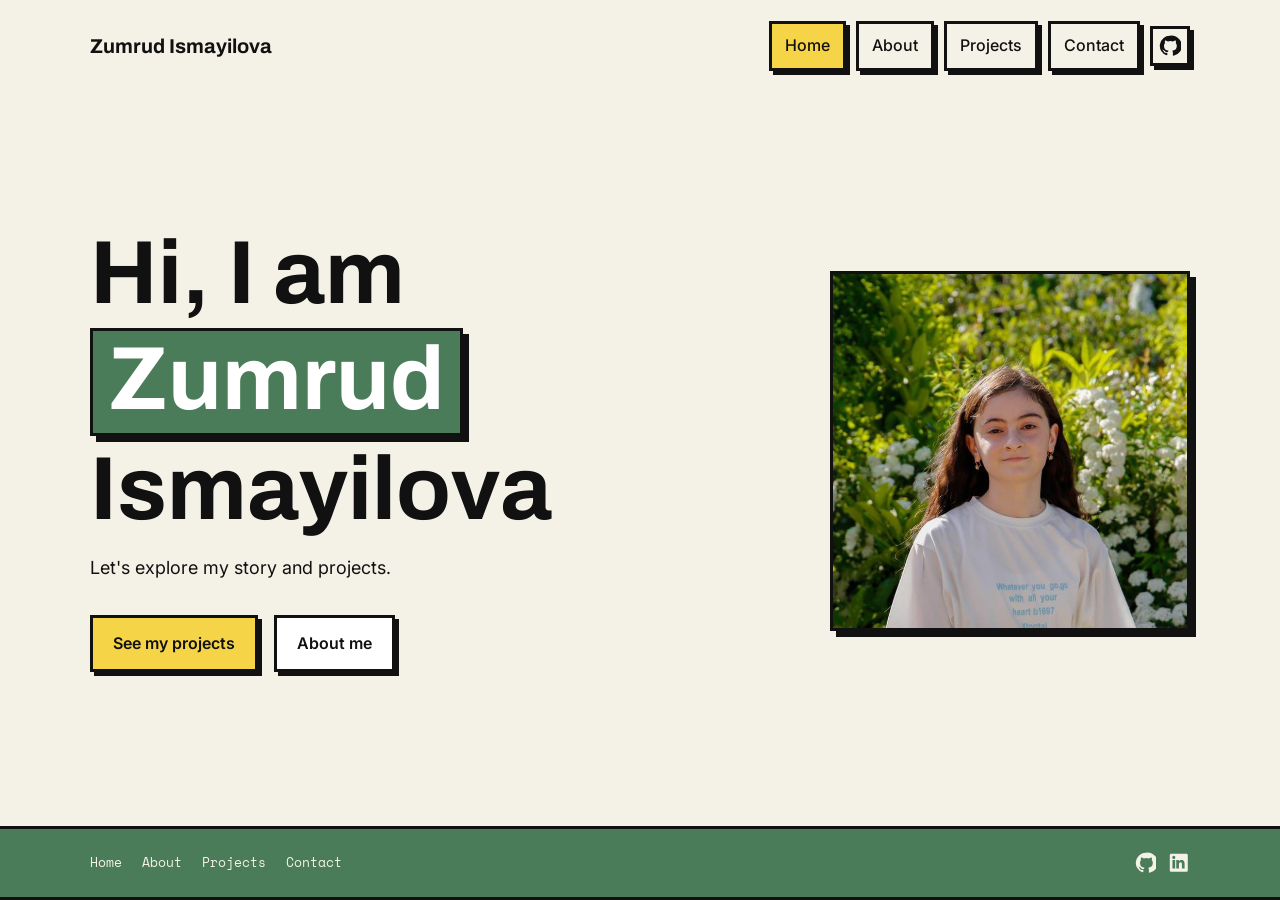
==== commit 20c82e8d: "Update website" ====
--- a/index.html
+++ b/index.html
@@ -45,10 +45,9 @@
         <h1 class="welcome-title" id="intro-title">
           <span>Hi, I am</span>
           <span class="welcome-name">Zumrud</span>
-          <span>Ismayilova.</span>
+          <span>Ismayilova</span>
         </h1>
-        <p>Hi! I am Zumrud Ismayilova, an IT student at ADA University.
-Let's explore my story and projects.</p>
+        <p>Let's explore my story and projects.</p>
         <div class="actions">
           <a class="button home-projects-button" href="projects.html">See my projects</a>
           <a class="button home-about-button" href="about.html">About me</a>
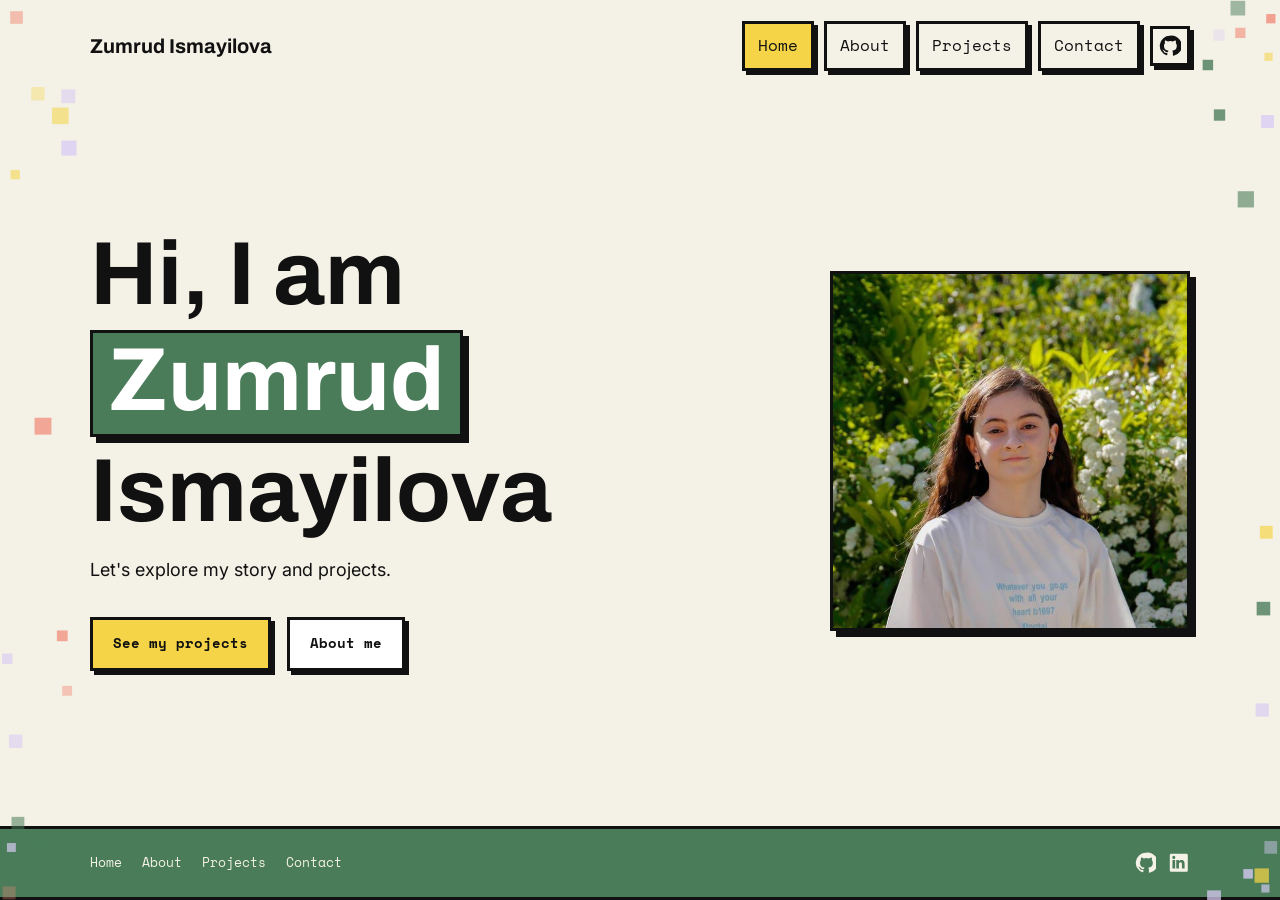
==== commit bdfa3d10: "Update website" ====
--- a/index.html
+++ b/index.html
@@ -9,6 +9,7 @@
     <link rel="stylesheet" href="css/layout.css">
     <link rel="stylesheet" href="css/components.css">
     <script src="js/main.js" defer></script>
+    <script src="js/pixels.js" defer></script>
   </head>
   <body>
     <header class="site-header">
--- a/css/layout.css
+++ b/css/layout.css
@@ -28,43 +28,9 @@
   padding-bottom: 4rem;
 }
 
-.about-intro {
-  position: relative;
-  isolation: isolate;
-  overflow: hidden;
-  padding-block: clamp(4rem, 10vw, 7rem) 8rem;
-  background-color: var(--green);
-  color: var(--ivory);
-}
-
-.about-intro::before {
-  position: absolute;
-  z-index: -1;
-  right: 6%;
-  bottom: 1.5rem;
-  width: min(12rem, 30vw);
-  height: 2rem;
-  background-image: conic-gradient(
-    rgb(245 241 232 / 3%) 25%,
-    transparent 0 50%,
-    rgb(245 241 232 / 3%) 0 75%,
-    transparent 0
-  );
-  background-size: 48px 48px;
-  content: "";
-}
-
-.about-intro-content {
-  position: relative;
-  width: min(1000px, calc(100% - 3rem));
-  margin-inline: auto;
-}
-
-.about-tabs {
-  position: relative;
-  z-index: 1;
-  width: min(1000px, calc(100% - 3rem));
-  margin: -5rem auto 0;
+.about-content {
+  width: min(900px, calc(100% - 3rem));
+  margin: 2rem auto 0;
 }
 
 /* Home page layout */
@@ -139,6 +105,7 @@
   background-color: var(--background);
   box-shadow: 4px 4px 0 var(--black);
   color: var(--charcoal);
+  font-family: var(--font-small);
   font-weight: 500;
   white-space: nowrap;
   transition: transform 120ms ease, box-shadow 120ms ease, background-color 120ms ease;
--- a/css/components.css
+++ b/css/components.css
@@ -1,207 +1,166 @@
 /* About page */
 .about-title {
-  margin-bottom: 0.5rem;
-  color: var(--ivory);
-  font-size: clamp(3rem, 7vw, 5rem);
-}
-
-.about-intro p {
-  max-width: 55ch;
-  color: var(--ivory);
-  font-size: 1.125rem;
-}
-
-.tab-list {
-  display: flex;
-  gap: 0.5rem;
-  overflow-x: auto;
-  border: var(--border-strong);
-  border-bottom: 0;
-  background-color: var(--mint);
-}
-
-.about-tab {
-  flex: 0 0 auto;
-  padding: 0.85rem 1rem;
-  border: 0;
-  border-bottom: 3px solid transparent;
-  background: transparent;
-  color: var(--black);
-  cursor: pointer;
-  font: inherit;
-  font-weight: 600;
-}
-
-.about-tab:hover,
-.about-tab:focus-visible {
-  background-color: var(--lilac);
-  color: var(--black);
-}
-
-.about-tab[aria-selected="true"] {
-  border-bottom-color: var(--black);
-  background-color: var(--yellow);
-  color: var(--black);
-}
-
-.about-panel {
-  margin-top: 0;
-  padding: clamp(1.25rem, 4vw, 2rem);
-  border: var(--border-strong);
-  border-top: 0;
-  background-color: var(--background);
-  box-shadow: var(--hard-shadow);
-}
-
-.about-panel p + p {
-  margin-top: 1rem;
-}
-
-.about-panel[hidden] {
-  display: none;
-}
-
-.qualification-grid {
+  margin-bottom: 1.1rem;
+  color: var(--black);
+  font-size: clamp(2.5rem, 5vw, 3.75rem);
+  font-weight: 800;
+}
+
+.about-grid {
   display: grid;
   grid-template-columns: repeat(2, minmax(0, 1fr));
   gap: 1rem;
 }
 
-.qualification-card {
-  display: flex;
-  min-height: 6rem;
+.about-tile {
+  display: grid;
+  align-content: start;
+  gap: 0.75rem;
+  min-width: 0;
+  padding: clamp(1rem, 2.5vw, 1.5rem);
+  border: var(--border-strong);
+  box-shadow: var(--hard-shadow);
+  color: var(--black);
+}
+
+.about-tile-label {
+  font-family: var(--font-small);
+  font-size: 0.7rem;
+  font-weight: 700;
+}
+
+.about-tile h2 {
+  font-size: clamp(1.2rem, 2.4vw, 1.65rem);
+  line-height: 1.15;
+}
+
+.about-tile p {
+  font-size: 0.9rem;
+  font-weight: 700;
+}
+
+.about-tile > p:not(.about-tile-meta) {
+  font-size: 0.95rem;
+  font-weight: 600;
+}
+
+.about-tile-green {
+  min-height: 10rem;
+  background-color: var(--green);
+  color: #fff;
+}
+
+.about-tile-yellow {
+  min-height: 10rem;
+  justify-items: start;
+  background-color: var(--yellow);
+}
+
+.about-tile-row {
+  display: flex;
   align-items: center;
   gap: 1rem;
-  padding: 1.25rem;
-  border: var(--border-strong);
+}
+
+.about-tile-symbol {
+  flex: 0 0 auto;
+  font-size: clamp(4.5rem, 8vw, 6.5rem);
+  line-height: 1;
+}
+
+.about-tile-row p {
+  font-size: clamp(0.9rem, 1.3vw, 1.05rem);
+  font-weight: 700;
+  line-height: 1.35;
+}
+
+.about-tile-mint {
+  min-height: 10rem;
   background-color: var(--mint);
-  box-shadow: var(--hard-shadow);
-}
-
-.qualification-icon {
-  display: grid;
-  width: 3rem;
-  height: 3rem;
-  flex: 0 0 3rem;
-  place-items: center;
-  border: 2px solid var(--black);
-  background-color: var(--background);
-  color: var(--charcoal);
-}
-
-.qualification-icon svg {
-  width: 1.5rem;
-  height: 1.5rem;
-}
-
-.qualification-content {
-  min-width: 0;
-}
-
-.qualification-card h2 {
-  color: var(--charcoal);
-  font-size: 1.1rem;
+}
+
+.about-tile-pink {
+  min-height: 10rem;
+  background-color: var(--pink);
+}
+
+.about-tile-lilac {
+  background-color: var(--lilac);
+}
+
+.about-tile-white {
+  background-color: #fff;
+}
+
+.about-tile-transport {
+  grid-column: 1 / -1;
+  background-color: var(--mint);
+}
+
+.about-tile-meta {
+  margin-top: -0.5rem;
+  font-family: var(--font-small);
+  font-size: 0.8rem !important;
+  font-weight: 400 !important;
+}
+
+.certificate-list {
+  display: grid;
+  gap: 0.5rem;
+  margin: 0;
+  padding: 0;
+  list-style: none;
+}
+
+.certificate-list li {
+  display: grid;
+  gap: 0.25rem;
+  padding-top: 0.45rem;
+  border-top: 2px solid var(--black);
+  font-size: 0.85rem;
   font-weight: 700;
 }
 
 .credential-link {
   display: inline-flex;
+  width: fit-content;
   align-items: center;
   gap: 0.3rem;
-  margin-top: 0.65rem;
-  color: var(--green-accessible);
-  font-family: var(--font-small);
-  font-size: 0.875rem;
-  font-weight: 600;
-  text-decoration: none;
+  color: var(--black);
+  font-family: var(--font-small);
+  font-size: 0.7rem;
+  font-weight: 700;
+  text-decoration: underline;
+  text-underline-offset: 0.2em;
 }
 
 .credential-link:hover,
 .credential-link:focus-visible {
-  text-decoration: underline;
-  text-underline-offset: 0.2em;
-}
-
-.credential-link svg {
+  color: var(--green);
+}
+
+.certificate-button {
+  display: inline-flex;
+  width: fit-content;
+  align-items: center;
+  gap: 0.35rem;
+}
+
+.certificate-button svg {
   width: 1rem;
   height: 1rem;
 }
 
-.achievement-list {
-  display: grid;
-  gap: 1rem;
-}
-
-.achievement-card {
-  display: flex;
-  align-items: center;
-  gap: 1rem;
-  padding: clamp(1.25rem, 4vw, 2rem);
-  border: var(--border-strong);
-  background-color: var(--yellow);
-  box-shadow: var(--hard-shadow);
-}
-
-.achievement-icon {
-  display: grid;
-  width: 3.25rem;
-  height: 3.25rem;
-  flex: 0 0 3.25rem;
-  place-items: center;
-  border: 2px solid var(--black);
-  background-color: var(--background);
-  color: var(--charcoal);
-}
-
-.achievement-icon svg {
-  width: 1.75rem;
-  height: 1.75rem;
-}
-
-.achievement-content h2 {
-  color: var(--charcoal);
-  font-size: clamp(1.25rem, 3vw, 1.75rem);
-}
-
-.achievement-meta {
-  margin-top: 0.4rem;
-  color: var(--black);
-  font-family: var(--font-small);
-  font-size: 0.9rem;
-}
-
-.achievement-content p:last-child {
-  margin-top: 1rem;
-  color: var(--black);
-  font-size: 0.95rem;
-}
-
 /* Card interactions */
 .project-card,
-.qualification-card,
-.achievement-card {
+.about-tile {
   transition: transform 180ms ease, box-shadow 180ms ease;
 }
 
 .project-card:hover,
-.qualification-card:hover,
-.achievement-card:hover {
+.about-tile:hover {
   transform: translateY(-4px);
   box-shadow: 8px 8px 0 var(--black);
-}
-
-.about-panel:not([hidden]) {
-  animation: panel-fade-in 220ms ease both;
-}
-
-@keyframes panel-fade-in {
-  from {
-    opacity: 0;
-  }
-
-  to {
-    opacity: 1;
-  }
 }
 
 /* Project cards */
@@ -212,15 +171,49 @@
 
 .project-grid {
   display: grid;
-  grid-template-columns: repeat(auto-fit, minmax(min(100%, 260px), 1fr));
-  gap: 1.5rem;
+  grid-template-columns: repeat(2, minmax(0, 1fr));
+  align-items: stretch;
+  gap: 1.25rem;
 }
 
 .project-card {
+  display: flex;
+  min-width: 0;
+  flex-direction: column;
   overflow: hidden;
   border: var(--border-strong);
-  background-color: var(--lilac);
+  background-color: var(--background);
   box-shadow: var(--hard-shadow);
+}
+
+.project-card-header {
+  display: flex;
+  min-height: 4.5rem;
+  align-items: center;
+  gap: 0.75rem;
+  padding: 0.75rem 1rem;
+  border-bottom: var(--border-strong);
+}
+
+.project-card-header-green {
+  background-color: var(--green);
+  color: #fff;
+}
+
+.project-card-header-yellow {
+  background-color: var(--yellow);
+}
+
+.project-number {
+  flex: 0 0 auto;
+  font-family: var(--font-small);
+  font-size: 0.75rem;
+  font-weight: 700;
+}
+
+.project-card-header h2 {
+  margin: 0;
+  font-size: clamp(1.1rem, 2vw, 1.5rem);
 }
 
 .project-card img {
@@ -229,36 +222,31 @@
   aspect-ratio: 16 / 9;
   object-fit: cover;
   object-position: center;
-  border-bottom: var(--border-strong);
 }
 
 .project-card-content {
+  display: flex;
+  flex: 1;
+  flex-direction: column;
+  align-items: flex-start;
+  gap: 1.25rem;
   padding: 1.25rem;
 }
 
-.project-card h2 {
-  margin-bottom: 0.5rem;
-  font-size: 1.5rem;
-}
-
 .project-card p {
   color: var(--black);
 }
 
-.project-card .button {
-  margin-top: 1rem;
-}
-
-.certificate-button {
-  display: inline-flex;
-  align-items: center;
-  gap: 0.35rem;
-  margin-top: 1rem;
-}
-
-.certificate-button svg {
-  width: 1rem;
-  height: 1rem;
+.project-card-content .button {
+  margin-top: auto;
+  padding: 0.6rem 0.9rem;
+  background-color: var(--yellow);
+  color: var(--black);
+}
+
+.project-placeholder-button:disabled {
+  cursor: not-allowed;
+  opacity: 0.7;
 }
 
 /* Home page controls */
@@ -300,6 +288,8 @@
   background-color: var(--green);
   box-shadow: 4px 4px 0 var(--black);
   color: var(--background);
+  font-family: var(--font-small);
+  font-size: 0.875rem;
   font-weight: 600;
   text-decoration: none;
   transition: transform 160ms ease, box-shadow 160ms ease, background-color 160ms ease;
@@ -371,15 +361,15 @@
 /* Contact page */
 .contact-layout {
   display: grid;
-  grid-template-columns: minmax(0, 2fr) minmax(12rem, 1fr);
+  grid-template-columns: minmax(0, 1.3fr) minmax(15rem, 0.7fr);
   align-items: start;
-  gap: clamp(2rem, 6vw, 4rem);
+  gap: 1.25rem;
 }
 
 .contact-card {
   padding: clamp(1.25rem, 4vw, 2rem);
   border: var(--border-strong);
-  background-color: var(--pink);
+  background-color: #fff;
   box-shadow: var(--hard-shadow);
 }
 
@@ -400,6 +390,8 @@
 }
 
 .form-field label {
+  font-family: var(--font-small);
+  font-size: 0.875rem;
   font-weight: 600;
 }
 
@@ -426,39 +418,104 @@
 
 .contact-form .button {
   justify-self: start;
+  border: var(--border-strong);
+  background-color: var(--yellow);
+  box-shadow: 4px 4px 0 var(--black);
+  color: var(--black);
   cursor: pointer;
-  font: inherit;
+  font-family: var(--font-small);
+  font-size: 0.875rem;
+}
+
+.contact-form .button:hover,
+.contact-form .button:focus-visible {
+  background-color: var(--mint);
 }
 
 .contact-social {
-  padding-top: 0.5rem;
-}
-
-.contact-social h2 {
-  margin-bottom: 1rem;
-  color: var(--charcoal);
-  font-size: 1.5rem;
+  display: grid;
+  grid-template-rows: auto auto;
+  gap: 1.25rem;
+}
+
+.contact-social-tile {
+  display: flex;
+  flex-direction: column;
+  align-items: flex-start;
+  justify-content: flex-start;
+  gap: 1rem;
+  padding: 1rem 1.25rem;
+  border: var(--border-strong);
+  box-shadow: var(--hard-shadow);
+}
+
+.contact-social-tile h2 {
+  font-size: clamp(1.5rem, 3vw, 2rem);
+}
+
+.contact-linkedin-tile {
+  background-color: var(--green);
+  color: #fff;
+}
+
+.contact-github-tile {
+  background-color: var(--lilac);
+}
+
+.contact-link-button {
+  display: inline-flex;
+  align-items: center;
+  gap: 0.6rem;
+  padding: 0.55rem 0.75rem;
+  border: 2px solid var(--black);
+  background-color: #fff;
+  box-shadow: 3px 3px 0 var(--black);
+  color: var(--black);
+  font-family: var(--font-small);
+  font-size: 0.75rem;
+  font-weight: 700;
+  text-decoration: none;
+  transition: transform 120ms ease, box-shadow 120ms ease;
+}
+
+.contact-link-button:hover,
+.contact-link-button:focus-visible {
+  transform: translate(2px, 2px);
+  box-shadow: 1px 1px 0 var(--black);
+}
+
+.contact-link-button svg {
+  width: 1.25rem;
+  height: 1.25rem;
 }
 
 @media (max-width: 650px) {
-  .qualification-grid {
+  .about-grid {
     grid-template-columns: 1fr;
+  }
+
+  .project-grid {
+    grid-template-columns: 1fr;
+  }
+
+  .about-tile-transport {
+    grid-column: auto;
   }
 
   .contact-layout {
     grid-template-columns: 1fr;
     gap: 2rem;
   }
+
+  .contact-social {
+    grid-template-rows: none;
+    grid-template-columns: 1fr;
+  }
 }
 
 @media (prefers-reduced-motion: reduce) {
   .project-card,
-  .qualification-card,
-  .achievement-card {
+  .about-tile {
     transition: none;
   }
-
-  .about-panel:not([hidden]) {
-    animation: none;
-  }
-}
+}
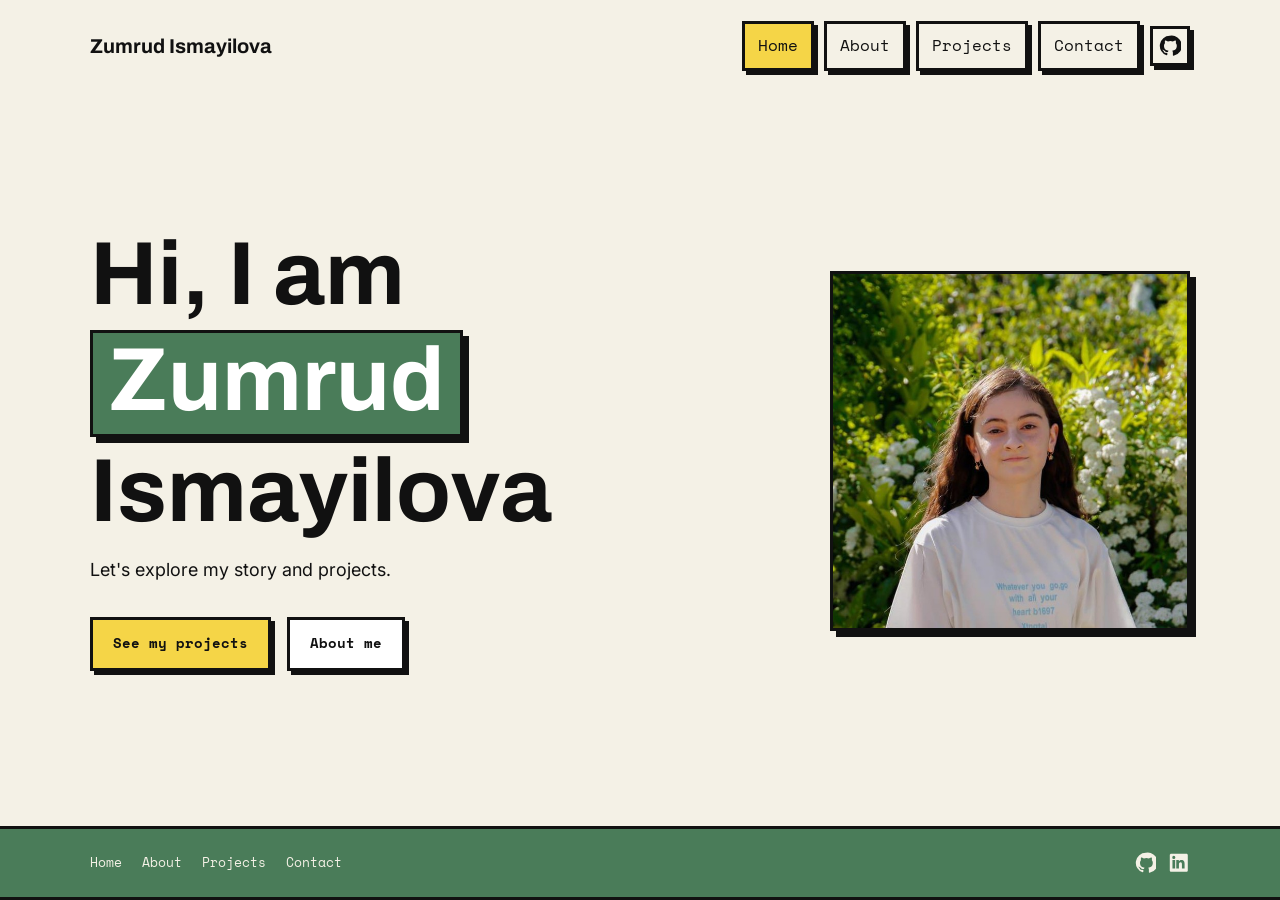
==== commit b42fa66b: "Update website" ====
--- a/index.html
+++ b/index.html
@@ -9,7 +9,6 @@
     <link rel="stylesheet" href="css/layout.css">
     <link rel="stylesheet" href="css/components.css">
     <script src="js/main.js" defer></script>
-    <script src="js/pixels.js" defer></script>
   </head>
   <body>
     <header class="site-header">
--- a/css/layout.css
+++ b/css/layout.css
@@ -20,6 +20,11 @@
   width: min(1100px, calc(100% - 3rem));
   margin-inline: auto;
   padding-block: 4rem;
+}
+
+.projects-page {
+  width: min(990px, calc(100% - 3rem));
+  padding-block: 3.6rem;
 }
 
 /* About page layout */
--- a/css/components.css
+++ b/css/components.css
@@ -247,6 +247,43 @@
 .project-placeholder-button:disabled {
   cursor: not-allowed;
   opacity: 0.7;
+}
+
+.projects-page .page-title {
+  margin-bottom: 1.8rem;
+  font-size: clamp(2.25rem, 5.4vw, 3.6rem);
+}
+
+.projects-page .project-grid {
+  gap: 1.125rem;
+}
+
+.projects-page .project-card-header {
+  min-height: 4.05rem;
+  gap: 0.675rem;
+  padding: 0.675rem 0.9rem;
+}
+
+.projects-page .project-number {
+  font-size: 0.675rem;
+}
+
+.projects-page .project-card-header h2 {
+  font-size: clamp(0.99rem, 1.8vw, 1.35rem);
+}
+
+.projects-page .project-card-content {
+  gap: 1.125rem;
+  padding: 1.125rem;
+}
+
+.projects-page .project-card p {
+  font-size: 0.9rem;
+}
+
+.projects-page .project-card-content .button {
+  padding: 0.54rem 0.81rem;
+  font-size: 0.7875rem;
 }
 
 /* Home page controls */
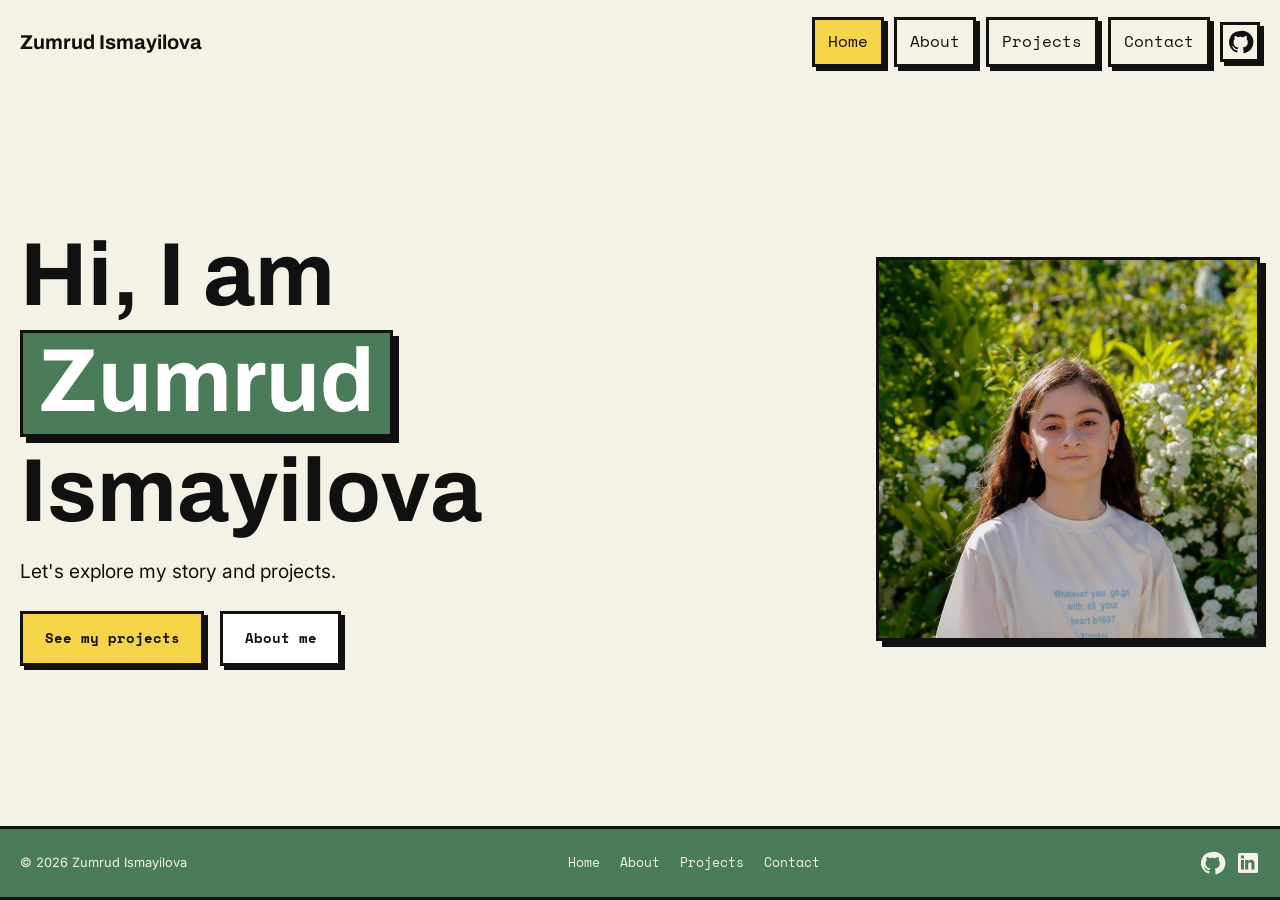
==== commit cf3b6373: "Update website" ====
--- a/index.html
+++ b/index.html
@@ -57,7 +57,7 @@
     </main>
     <footer class="site-footer">
       <div class="footer-inner">
-        
+        <p class="footer-copyright">© 2026 Zumrud Ismayilova</p>
         <nav aria-label="Footer navigation">
           <ul class="footer-nav">
             <li><a href="index.html">Home</a></li>
--- a/css/layout.css
+++ b/css/layout.css
@@ -8,7 +8,7 @@
 .site-header {
   position: relative;
   z-index: 2;
-  padding: 1rem 1.5rem 0;
+  padding: 0.75rem 1.25rem 0;
 }
 
 main {
@@ -17,40 +17,40 @@
 }
 
 .page-content {
-  width: min(1100px, calc(100% - 3rem));
+  width: min(1280px, calc(100% - 2.5rem));
   margin-inline: auto;
-  padding-block: 4rem;
+  padding-block: 2.5rem;
 }
 
 .projects-page {
-  width: min(990px, calc(100% - 3rem));
-  padding-block: 3.6rem;
+  width: min(1080px, calc(100% - 2.5rem));
+  padding-block: 2rem;
 }
 
 /* About page layout */
 .about-page {
   width: 100%;
-  padding-bottom: 4rem;
+  padding-bottom: 2.5rem;
 }
 
 .about-content {
-  width: min(900px, calc(100% - 3rem));
-  margin: 2rem auto 0;
+  width: min(1100px, calc(100% - 2.5rem));
+  margin: 1.25rem auto 0;
 }
 
 /* Home page layout */
 #home {
   display: grid;
-  grid-template-columns: minmax(0, 1fr) minmax(220px, 360px);
-  align-items: center;
-  gap: clamp(2rem, 8vw, 7rem);
-  width: min(1100px, calc(100% - 3rem));
+  grid-template-columns: minmax(0, 1fr) minmax(220px, 30vw);
+  align-items: center;
+  gap: clamp(2rem, 6vw, 5.5rem);
+  width: min(1280px, calc(100% - 2.5rem));
   margin-inline: auto;
-  padding-block: 4rem;
+  padding-block: 2.5rem;
 }
 
 .intro {
-  max-width: 620px;
+  max-width: 720px;
 }
 
 .profile-photo {
@@ -68,7 +68,7 @@
   align-items: center;
   justify-content: space-between;
   gap: 1.5rem;
-  width: min(1100px, 100%);
+  width: min(1280px, 100%);
   max-width: 100%;
   min-height: 3.75rem;
   margin-inline: auto;
@@ -164,8 +164,10 @@
 }
 
 .nav-repository svg {
-  width: 1.35rem;
-  height: 1.35rem;
+  display: block;
+  width: 1.5rem;
+  height: 1.5rem;
+  overflow: visible;
 }
 
 .menu-toggle {
@@ -202,7 +204,7 @@
 
 .footer-inner {
   display: flex;
-  width: min(1100px, calc(100% - 3rem));
+  width: min(1280px, calc(100% - 2.5rem));
   min-height: 2.75rem;
   align-items: center;
   justify-content: space-between;
@@ -217,6 +219,13 @@
   font-size: 1.05rem;
   font-weight: 600;
   text-decoration: none;
+  white-space: nowrap;
+}
+
+.footer-copyright {
+  flex: 0 0 auto;
+  color: var(--ivory);
+  font-size: 0.8rem;
   white-space: nowrap;
 }
 
@@ -261,16 +270,38 @@
 }
 
 .footer-icon-link svg {
-  width: 1.35rem;
-  height: 1.35rem;
+  display: block;
+  width: 1.5rem;
+  height: 1.5rem;
+  overflow: visible;
 }
 
 @media (max-width: 650px) {
+  .site-header {
+    padding: 0.75rem 1rem 0;
+  }
+
+  .page-content,
+  .projects-page {
+    width: calc(100% - 2rem);
+    padding-block: 2rem;
+  }
+
+  .about-content {
+    width: calc(100% - 2rem);
+    margin-top: 1rem;
+  }
+
+  .about-page {
+    padding-bottom: 2rem;
+  }
+
   .site-footer {
     text-align: center;
   }
 
   .footer-inner {
+    width: calc(100% - 2rem);
     flex-direction: column;
     gap: 0.75rem;
   }
@@ -281,15 +312,15 @@
 
   #home {
     grid-template-columns: 1fr;
-    gap: 2.5rem;
+    gap: 1.75rem;
     align-content: center;
-    padding-block: 3rem;
+    padding-block: 2rem;
   }
 
   .profile-photo {
     grid-column: 1;
     grid-row: 1;
-    width: min(65vw, 280px);
+    width: min(58vw, 250px);
     justify-self: center;
   }
 
@@ -301,7 +332,7 @@
   .site-nav {
     justify-content: space-between;
     flex-wrap: wrap;
-    width: min(100%, 28rem);
+    width: 100%;
     gap: 0;
   }
 
--- a/css/components.css
+++ b/css/components.css
@@ -1,23 +1,23 @@
 /* About page */
 .about-title {
-  margin-bottom: 1.1rem;
-  color: var(--black);
-  font-size: clamp(2.5rem, 5vw, 3.75rem);
+  margin-bottom: 0.85rem;
+  color: var(--black);
+  font-size: clamp(2.5rem, 5vw, 4.25rem);
   font-weight: 800;
 }
 
 .about-grid {
   display: grid;
   grid-template-columns: repeat(2, minmax(0, 1fr));
-  gap: 1rem;
+  gap: 1.25rem;
 }
 
 .about-tile {
   display: grid;
   align-content: start;
-  gap: 0.75rem;
+  gap: 0.85rem;
   min-width: 0;
-  padding: clamp(1rem, 2.5vw, 1.5rem);
+  padding: clamp(1.15rem, 2.5vw, 1.75rem);
   border: var(--border-strong);
   box-shadow: var(--hard-shadow);
   color: var(--black);
@@ -35,12 +35,12 @@
 }
 
 .about-tile p {
-  font-size: 0.9rem;
+  font-size: 0.95rem;
   font-weight: 700;
 }
 
 .about-tile > p:not(.about-tile-meta) {
-  font-size: 0.95rem;
+  font-size: 1rem;
   font-weight: 600;
 }
 
@@ -117,7 +117,7 @@
   gap: 0.25rem;
   padding-top: 0.45rem;
   border-top: 2px solid var(--black);
-  font-size: 0.85rem;
+  font-size: 0.9rem;
   font-weight: 700;
 }
 
@@ -165,7 +165,7 @@
 
 /* Project cards */
 .page-title {
-  margin-bottom: 2rem;
+  margin-bottom: 1.5rem;
   font-size: clamp(2.5rem, 6vw, 4rem);
 }
 
@@ -204,16 +204,9 @@
   background-color: var(--yellow);
 }
 
-.project-number {
-  flex: 0 0 auto;
-  font-family: var(--font-small);
-  font-size: 0.75rem;
-  font-weight: 700;
-}
-
 .project-card-header h2 {
   margin: 0;
-  font-size: clamp(1.1rem, 2vw, 1.5rem);
+  font-size: clamp(1rem, 1.8vw, 1.35rem);
 }
 
 .project-card img {
@@ -229,8 +222,8 @@
   flex: 1;
   flex-direction: column;
   align-items: flex-start;
-  gap: 1.25rem;
-  padding: 1.25rem;
+  gap: 1rem;
+  padding: 1rem;
 }
 
 .project-card p {
@@ -239,7 +232,7 @@
 
 .project-card-content .button {
   margin-top: auto;
-  padding: 0.6rem 0.9rem;
+  padding: 0.55rem 0.8rem;
   background-color: var(--yellow);
   color: var(--black);
 }
@@ -247,43 +240,6 @@
 .project-placeholder-button:disabled {
   cursor: not-allowed;
   opacity: 0.7;
-}
-
-.projects-page .page-title {
-  margin-bottom: 1.8rem;
-  font-size: clamp(2.25rem, 5.4vw, 3.6rem);
-}
-
-.projects-page .project-grid {
-  gap: 1.125rem;
-}
-
-.projects-page .project-card-header {
-  min-height: 4.05rem;
-  gap: 0.675rem;
-  padding: 0.675rem 0.9rem;
-}
-
-.projects-page .project-number {
-  font-size: 0.675rem;
-}
-
-.projects-page .project-card-header h2 {
-  font-size: clamp(0.99rem, 1.8vw, 1.35rem);
-}
-
-.projects-page .project-card-content {
-  gap: 1.125rem;
-  padding: 1.125rem;
-}
-
-.projects-page .project-card p {
-  font-size: 0.9rem;
-}
-
-.projects-page .project-card-content .button {
-  padding: 0.54rem 0.81rem;
-  font-size: 0.7875rem;
 }
 
 /* Home page controls */
@@ -308,19 +264,19 @@
 
 .intro p {
   max-width: 55ch;
-  font-size: 1.125rem;
+  font-size: 1.2rem;
 }
 
 .actions {
   display: flex;
   flex-wrap: wrap;
   gap: 1rem;
-  margin-top: 2rem;
+  margin-top: 1.5rem;
 }
 
 .button {
   display: inline-block;
-  padding: 0.8rem 1.25rem;
+  padding: 0.85rem 1.35rem;
   border: var(--border-strong);
   background-color: var(--green);
   box-shadow: 4px 4px 0 var(--black);
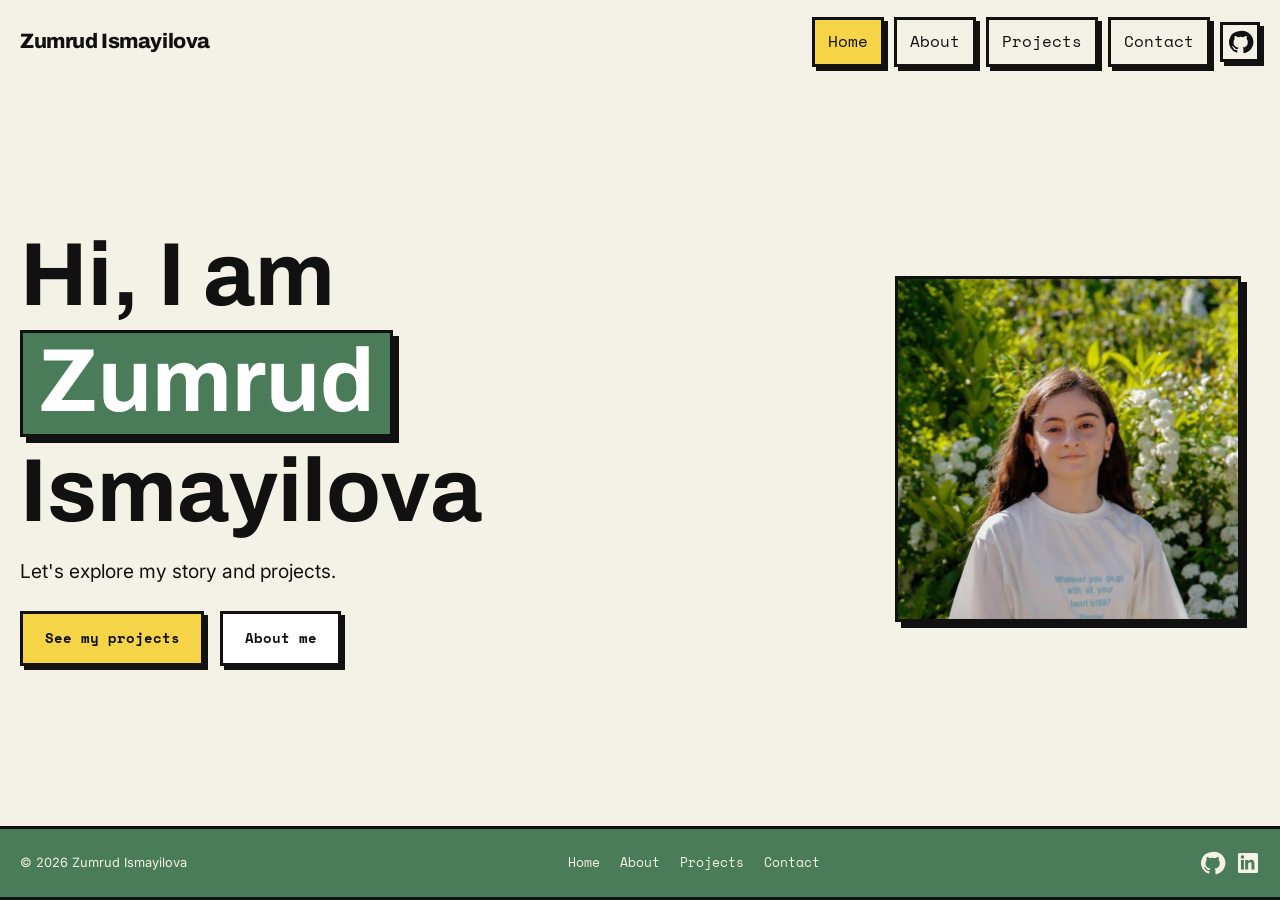
==== commit 45f82a51: "Update website" ====
--- a/index.html
+++ b/index.html
@@ -1,4 +1,5 @@
 <!DOCTYPE html>
+<!-- Home page: introduction, portrait, and navigation to portfolio sections. -->
 <html lang="en" id="top">
   <head>
     <meta charset="UTF-8">
--- a/css/base.css
+++ b/css/base.css
@@ -1,3 +1,4 @@
+/* Shared colors, typography, and reset styles. */
 /* Fonts */
 @import url('https://fonts.googleapis.com/css2?family=Archivo:wght@400;500;600;700;800&family=Inter:wght@400;500;600;700&family=Space+Mono:wght@400;700&display=swap');
 
--- a/css/layout.css
+++ b/css/layout.css
@@ -1,4 +1,4 @@
-/* Site layout */
+/* Shared page layout, navigation, and footer styles. */
 body {
   display: flex;
   min-height: 100vh;
@@ -43,10 +43,10 @@
   display: grid;
   grid-template-columns: minmax(0, 1fr) minmax(220px, 30vw);
   align-items: center;
-  gap: clamp(2rem, 6vw, 5.5rem);
+  gap: clamp(2rem, 7vw, 6.5rem);
   width: min(1280px, calc(100% - 2.5rem));
   margin-inline: auto;
-  padding-block: 2.5rem;
+  padding-block: clamp(2.5rem, 5vw, 4.5rem);
 }
 
 .intro {
@@ -55,7 +55,8 @@
 
 .profile-photo {
   display: block;
-  width: 100%;
+  width: 90%;
+  margin-inline: auto;
   aspect-ratio: 1;
   border: var(--border-strong);
   box-shadow: var(--hard-shadow);
@@ -83,8 +84,9 @@
 .site-name {
   flex: 0 0 auto;
   font-family: var(--font-heading);
-  font-size: 1.25rem;
-  font-weight: 700;
+  font-size: clamp(1.3rem, 1.6vw, 1.5rem);
+  font-weight: 800;
+  letter-spacing: -0.02em;
   white-space: nowrap;
 }
 
@@ -317,6 +319,10 @@
     padding-block: 2rem;
   }
 
+  .site-name {
+    font-size: 1.2rem;
+  }
+
   .profile-photo {
     grid-column: 1;
     grid-row: 1;
--- a/css/components.css
+++ b/css/components.css
@@ -1,4 +1,4 @@
-/* About page */
+/* Shared component styles for portfolio pages. */
 .about-title {
   margin-bottom: 0.85rem;
   color: var(--black);
@@ -354,22 +354,91 @@
 /* Contact page */
 .contact-layout {
   display: grid;
-  grid-template-columns: minmax(0, 1.3fr) minmax(15rem, 0.7fr);
-  align-items: start;
+  grid-template-columns: repeat(2, minmax(0, 1fr));
+  align-items: center;
+  gap: clamp(2rem, 6vw, 5rem);
+}
+
+.contact-intro {
+  min-width: 0;
+}
+
+.contact-title {
+  display: grid;
+  margin-bottom: 1.25rem;
+  font-size: clamp(4rem, 9vw, 7.5rem);
+  font-weight: 900;
+  line-height: 1.05;
+}
+
+.contact-prompt {
+  margin-bottom: 1.5rem;
+  font-size: 1.1rem;
+  font-weight: 600;
+}
+
+.contact-stickers {
+  display: flex;
+  flex-wrap: wrap;
+  align-items: center;
   gap: 1.25rem;
+  padding: 0.5rem;
+}
+
+.contact-sticker {
+  display: inline-flex;
+  min-height: 3.75rem;
+  align-items: center;
+  justify-content: center;
+  padding: 0.75rem 1rem;
+  border: var(--border-strong);
+  box-shadow: var(--hard-shadow);
+  color: var(--black);
+  font-family: var(--font-small);
+  font-size: 0.9rem;
+  font-weight: 700;
+  text-decoration: none;
+  transition: transform 120ms ease, box-shadow 120ms ease;
+}
+
+.contact-sticker-email {
+  transform: rotate(-5deg);
+  background-color: var(--pink);
+}
+
+.contact-sticker-linkedin {
+  transform: rotate(3deg);
+  background-color: var(--mint);
+}
+
+.contact-sticker-github {
+  transform: rotate(-3deg);
+  background-color: var(--lilac);
+}
+
+.contact-sticker:hover,
+.contact-sticker:focus-visible {
+  transform: translate(2px, 2px) rotate(0);
+  box-shadow: 3px 3px 0 var(--black);
+}
+
+.contact-sticker:focus-visible {
+  outline: 3px solid var(--green);
+  outline-offset: 4px;
 }
 
 .contact-card {
+  min-width: 0;
   padding: clamp(1.25rem, 4vw, 2rem);
   border: var(--border-strong);
   background-color: #fff;
   box-shadow: var(--hard-shadow);
 }
 
-.contact-card .page-title {
+.contact-form-title {
   margin-bottom: 1.5rem;
   color: var(--charcoal);
-  font-size: clamp(1.75rem, 4vw, 2.25rem);
+  font-size: clamp(1.6rem, 3vw, 2.1rem);
 }
 
 .contact-form {
@@ -411,6 +480,7 @@
 
 .contact-form .button {
   justify-self: start;
+  margin-top: 0.25rem;
   border: var(--border-strong);
   background-color: var(--yellow);
   box-shadow: 4px 4px 0 var(--black);
@@ -423,63 +493,6 @@
 .contact-form .button:hover,
 .contact-form .button:focus-visible {
   background-color: var(--mint);
-}
-
-.contact-social {
-  display: grid;
-  grid-template-rows: auto auto;
-  gap: 1.25rem;
-}
-
-.contact-social-tile {
-  display: flex;
-  flex-direction: column;
-  align-items: flex-start;
-  justify-content: flex-start;
-  gap: 1rem;
-  padding: 1rem 1.25rem;
-  border: var(--border-strong);
-  box-shadow: var(--hard-shadow);
-}
-
-.contact-social-tile h2 {
-  font-size: clamp(1.5rem, 3vw, 2rem);
-}
-
-.contact-linkedin-tile {
-  background-color: var(--green);
-  color: #fff;
-}
-
-.contact-github-tile {
-  background-color: var(--lilac);
-}
-
-.contact-link-button {
-  display: inline-flex;
-  align-items: center;
-  gap: 0.6rem;
-  padding: 0.55rem 0.75rem;
-  border: 2px solid var(--black);
-  background-color: #fff;
-  box-shadow: 3px 3px 0 var(--black);
-  color: var(--black);
-  font-family: var(--font-small);
-  font-size: 0.75rem;
-  font-weight: 700;
-  text-decoration: none;
-  transition: transform 120ms ease, box-shadow 120ms ease;
-}
-
-.contact-link-button:hover,
-.contact-link-button:focus-visible {
-  transform: translate(2px, 2px);
-  box-shadow: 1px 1px 0 var(--black);
-}
-
-.contact-link-button svg {
-  width: 1.25rem;
-  height: 1.25rem;
 }
 
 @media (max-width: 650px) {
@@ -497,12 +510,15 @@
 
   .contact-layout {
     grid-template-columns: 1fr;
-    gap: 2rem;
-  }
-
-  .contact-social {
-    grid-template-rows: none;
-    grid-template-columns: 1fr;
+    gap: 2.5rem;
+  }
+
+  .contact-title {
+    font-size: clamp(4rem, 17vw, 6rem);
+  }
+
+  .contact-stickers {
+    gap: 1rem;
   }
 }
 
